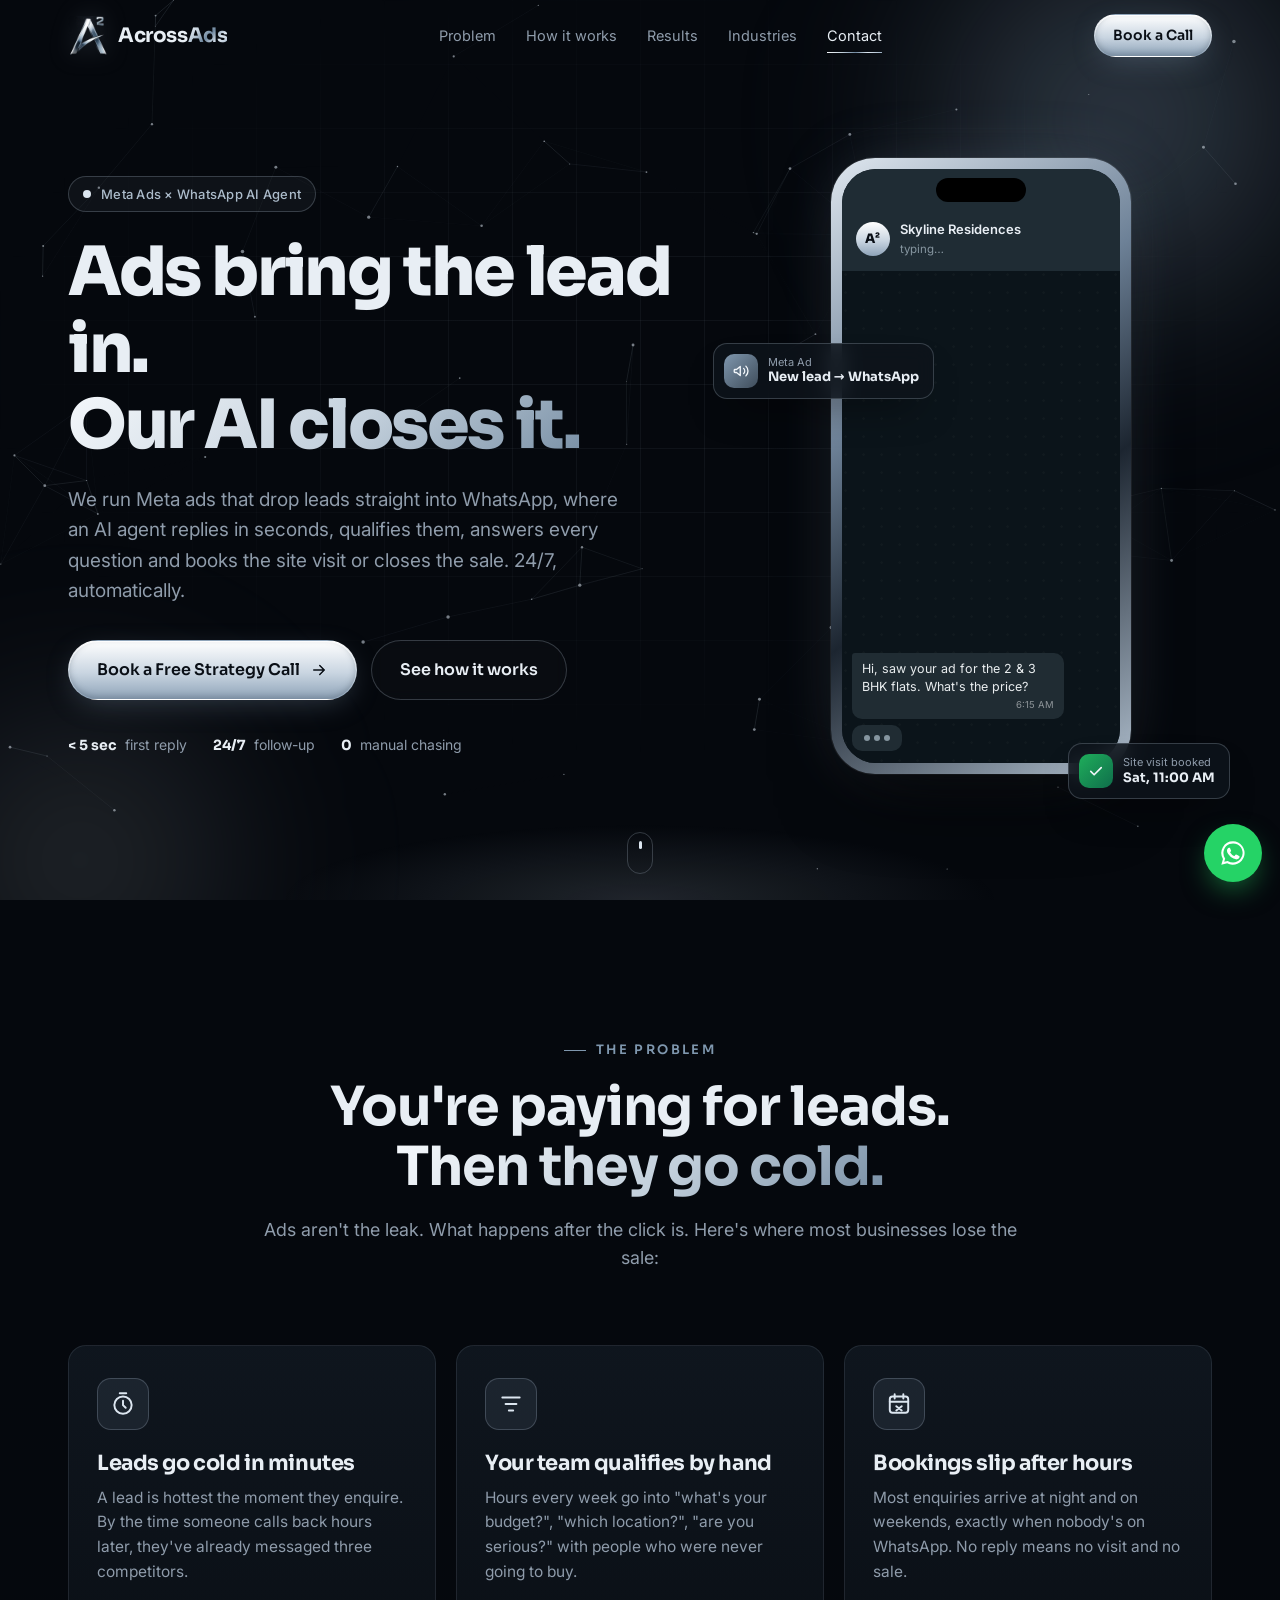
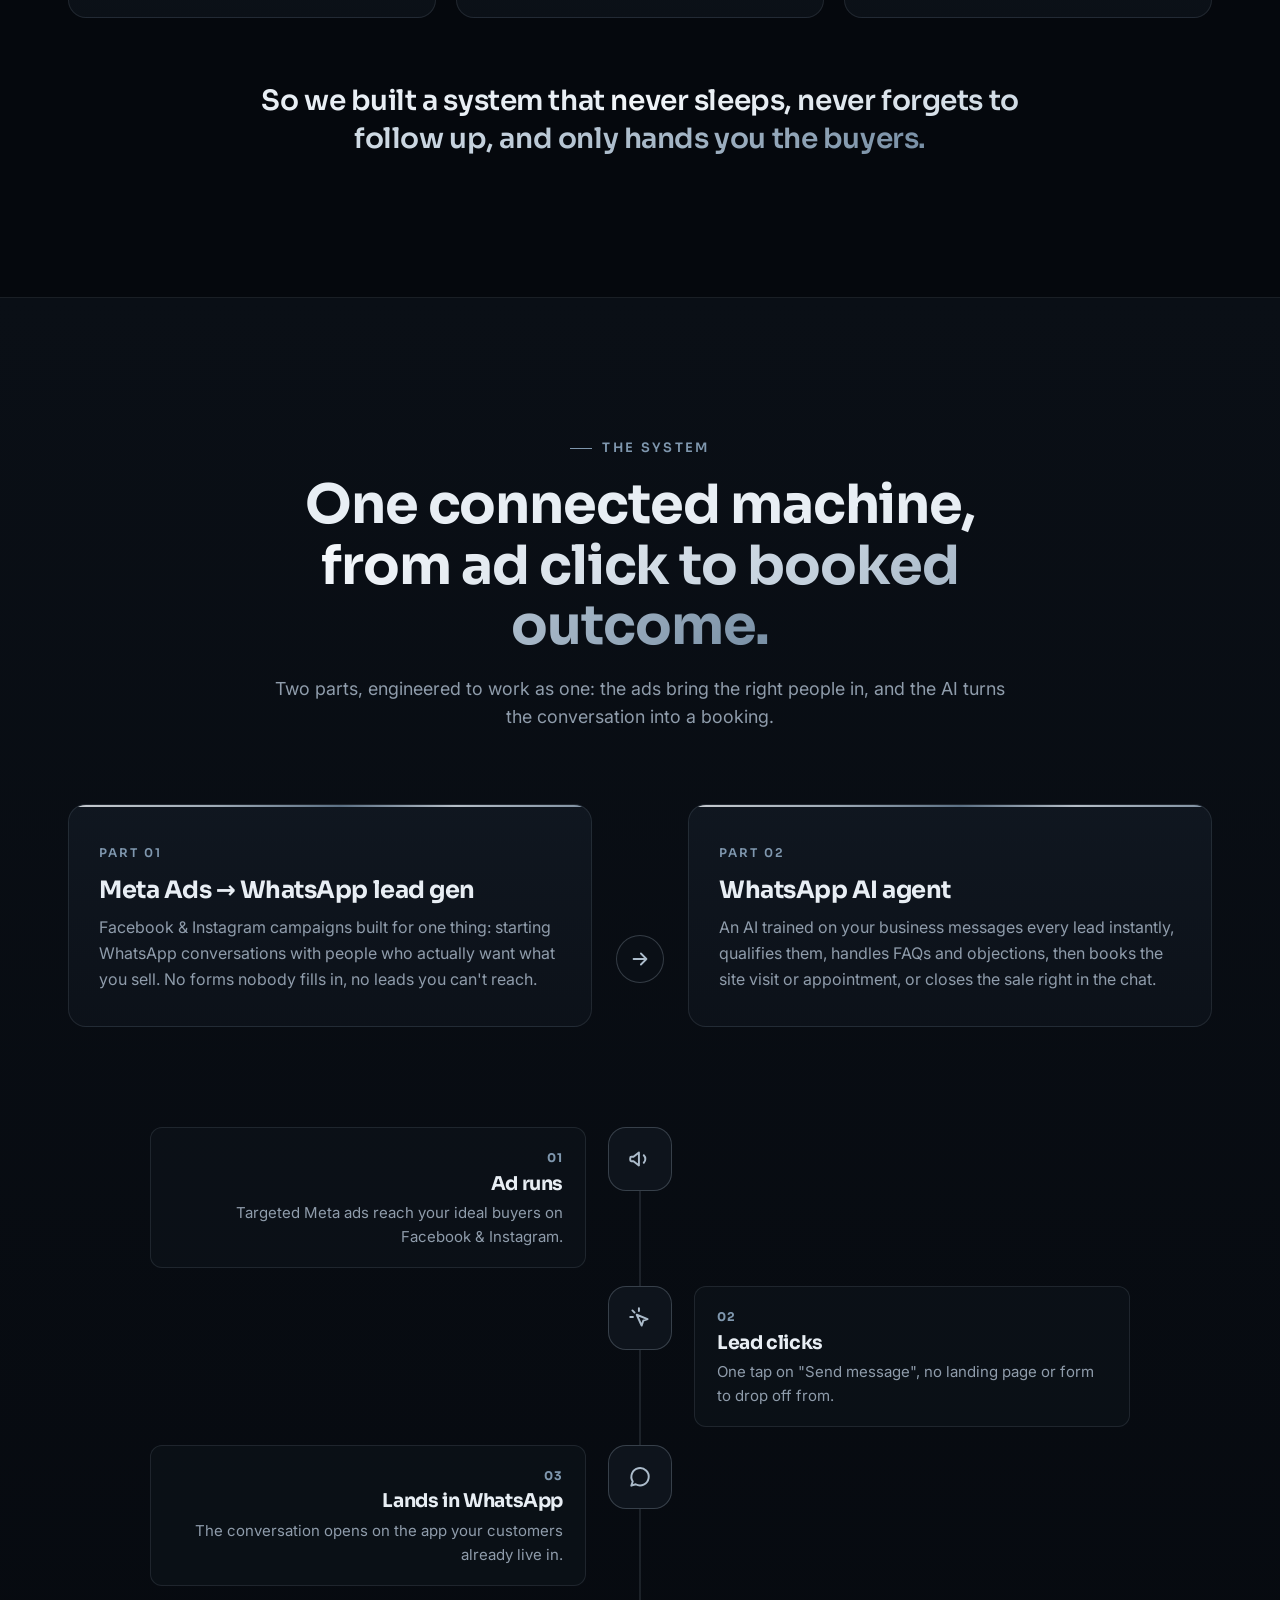
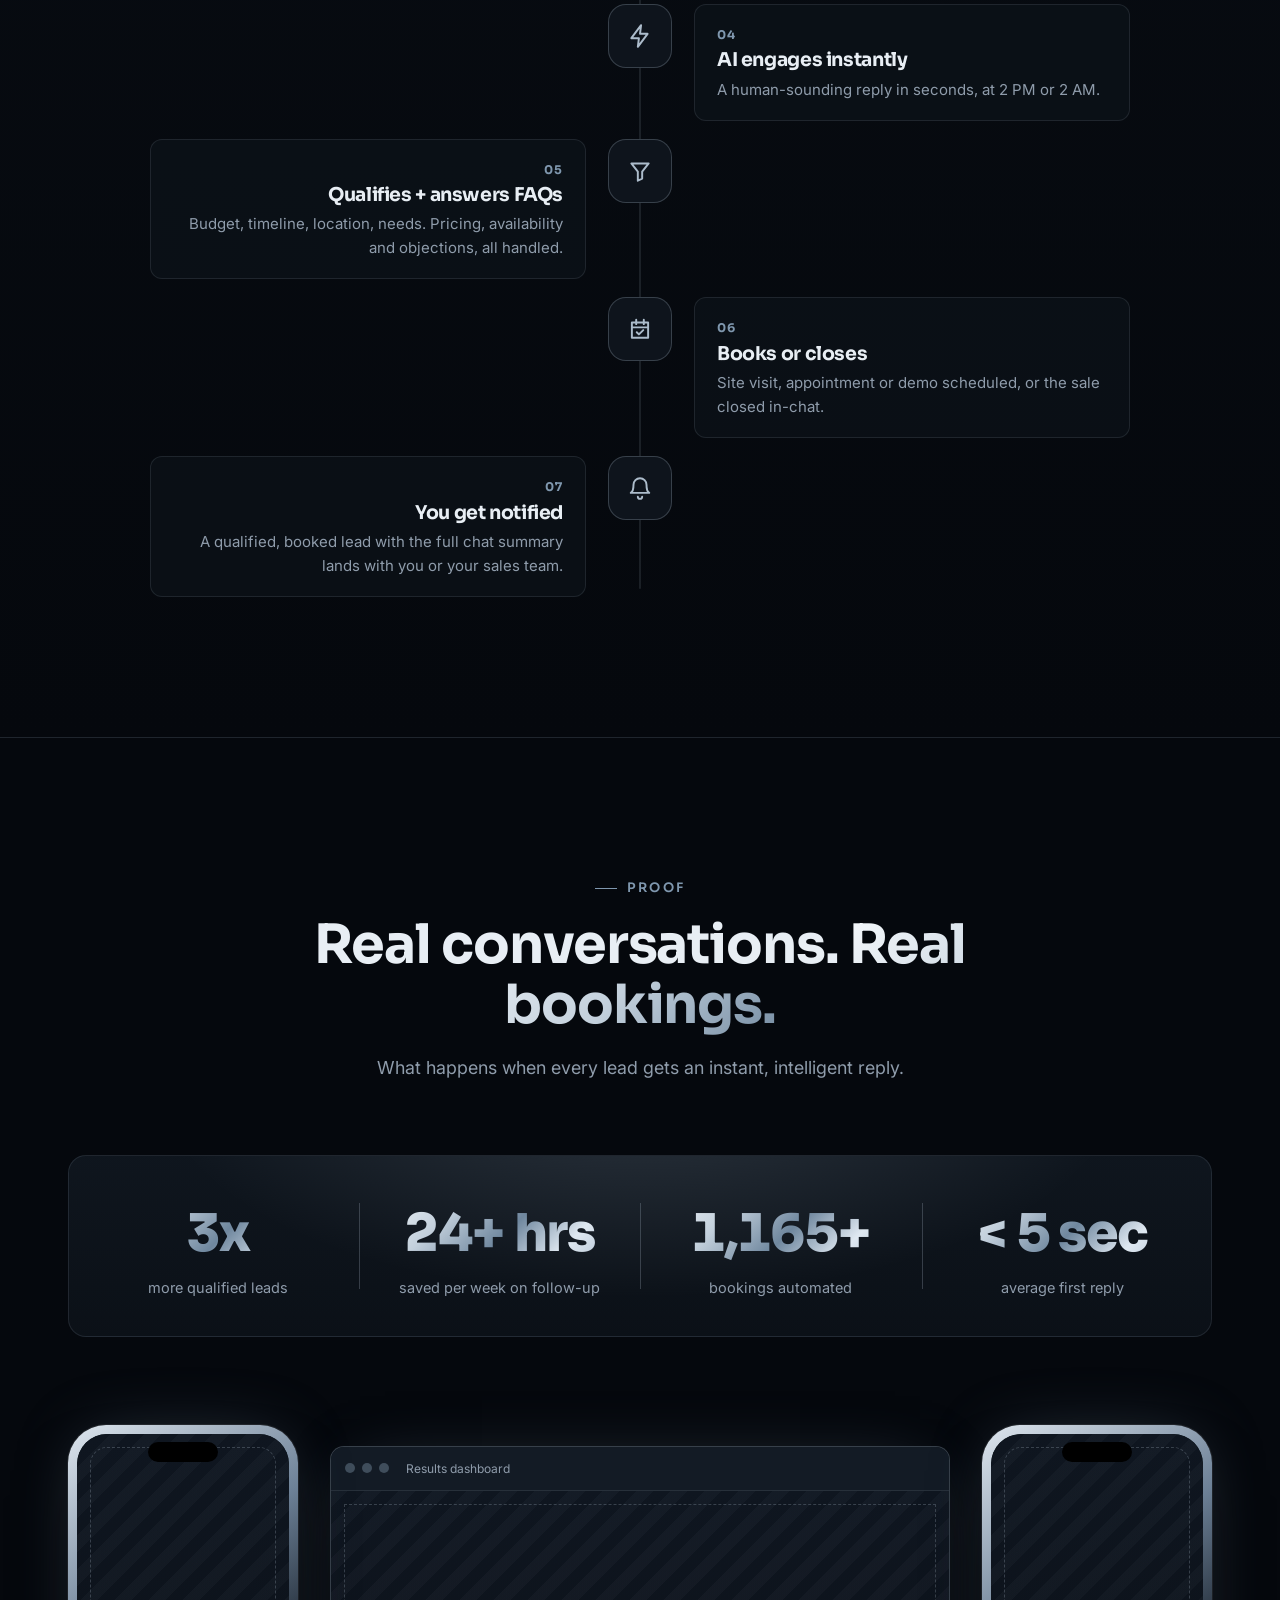
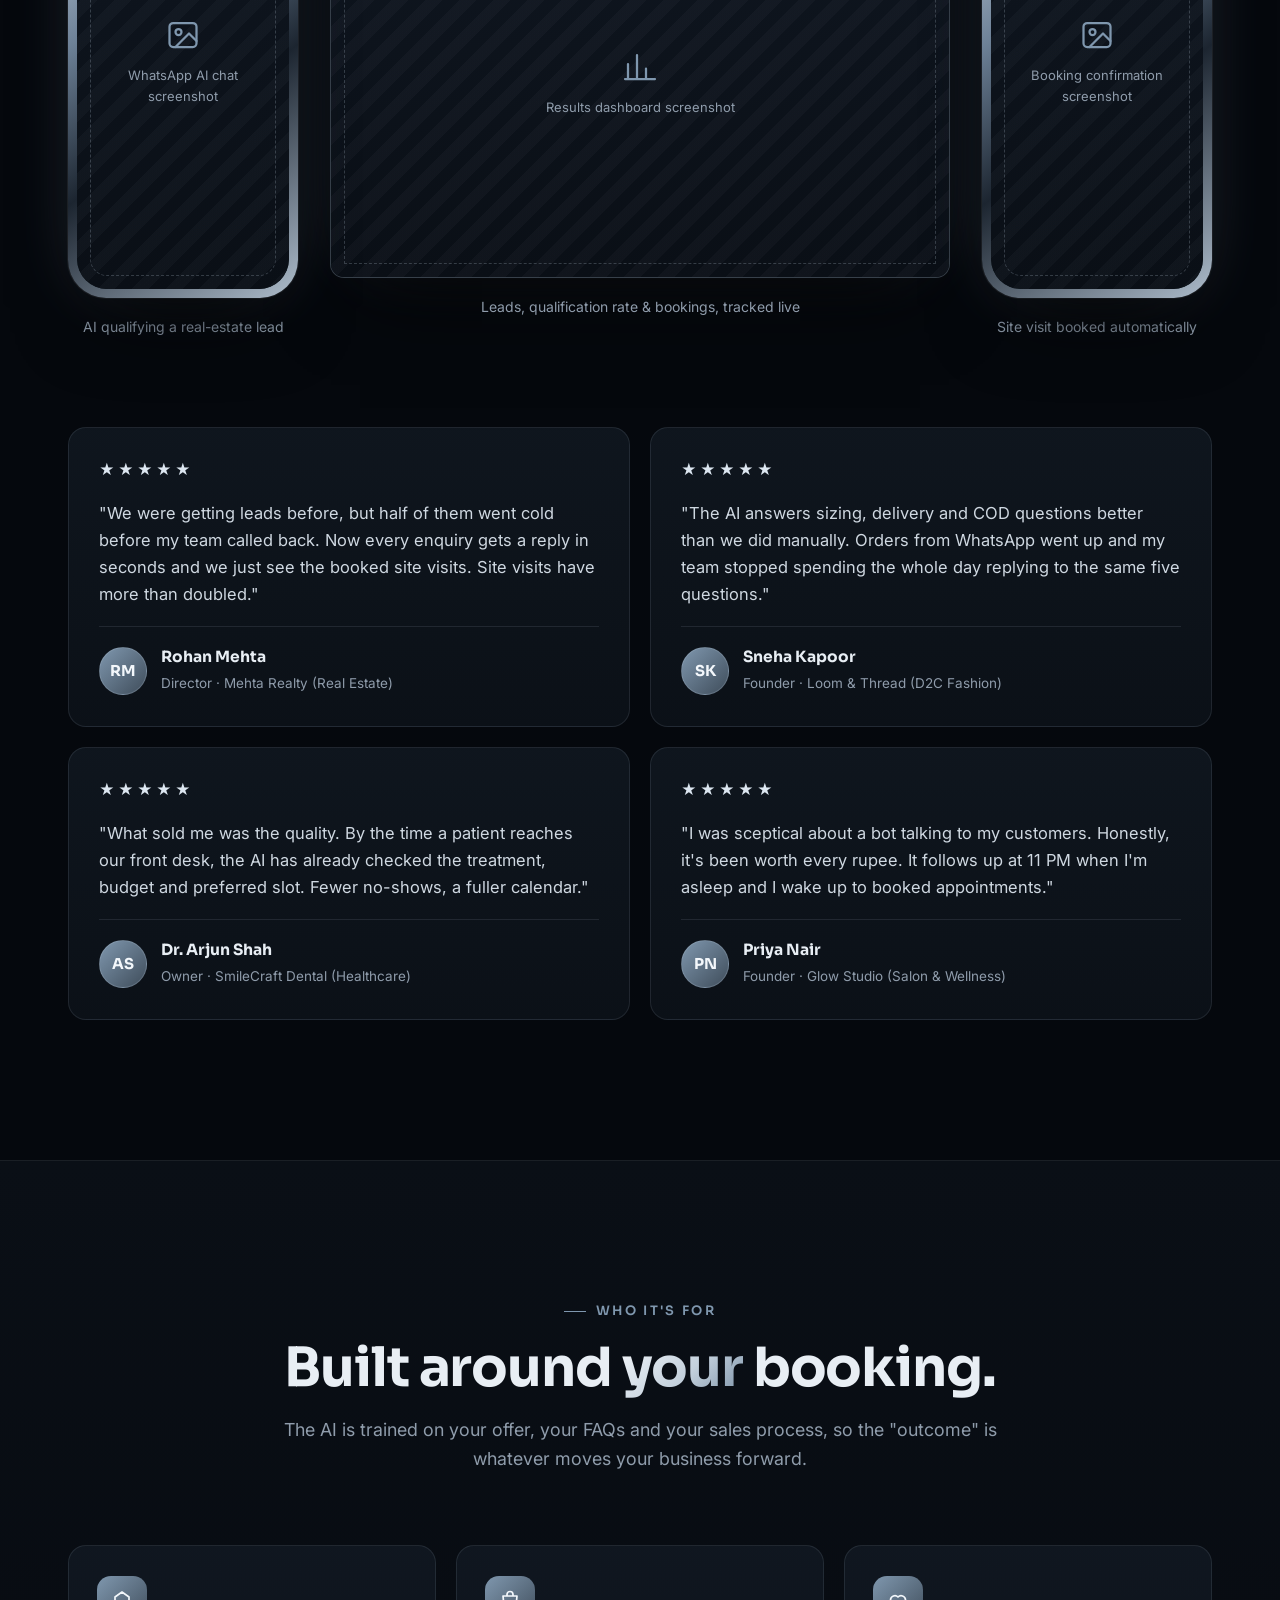
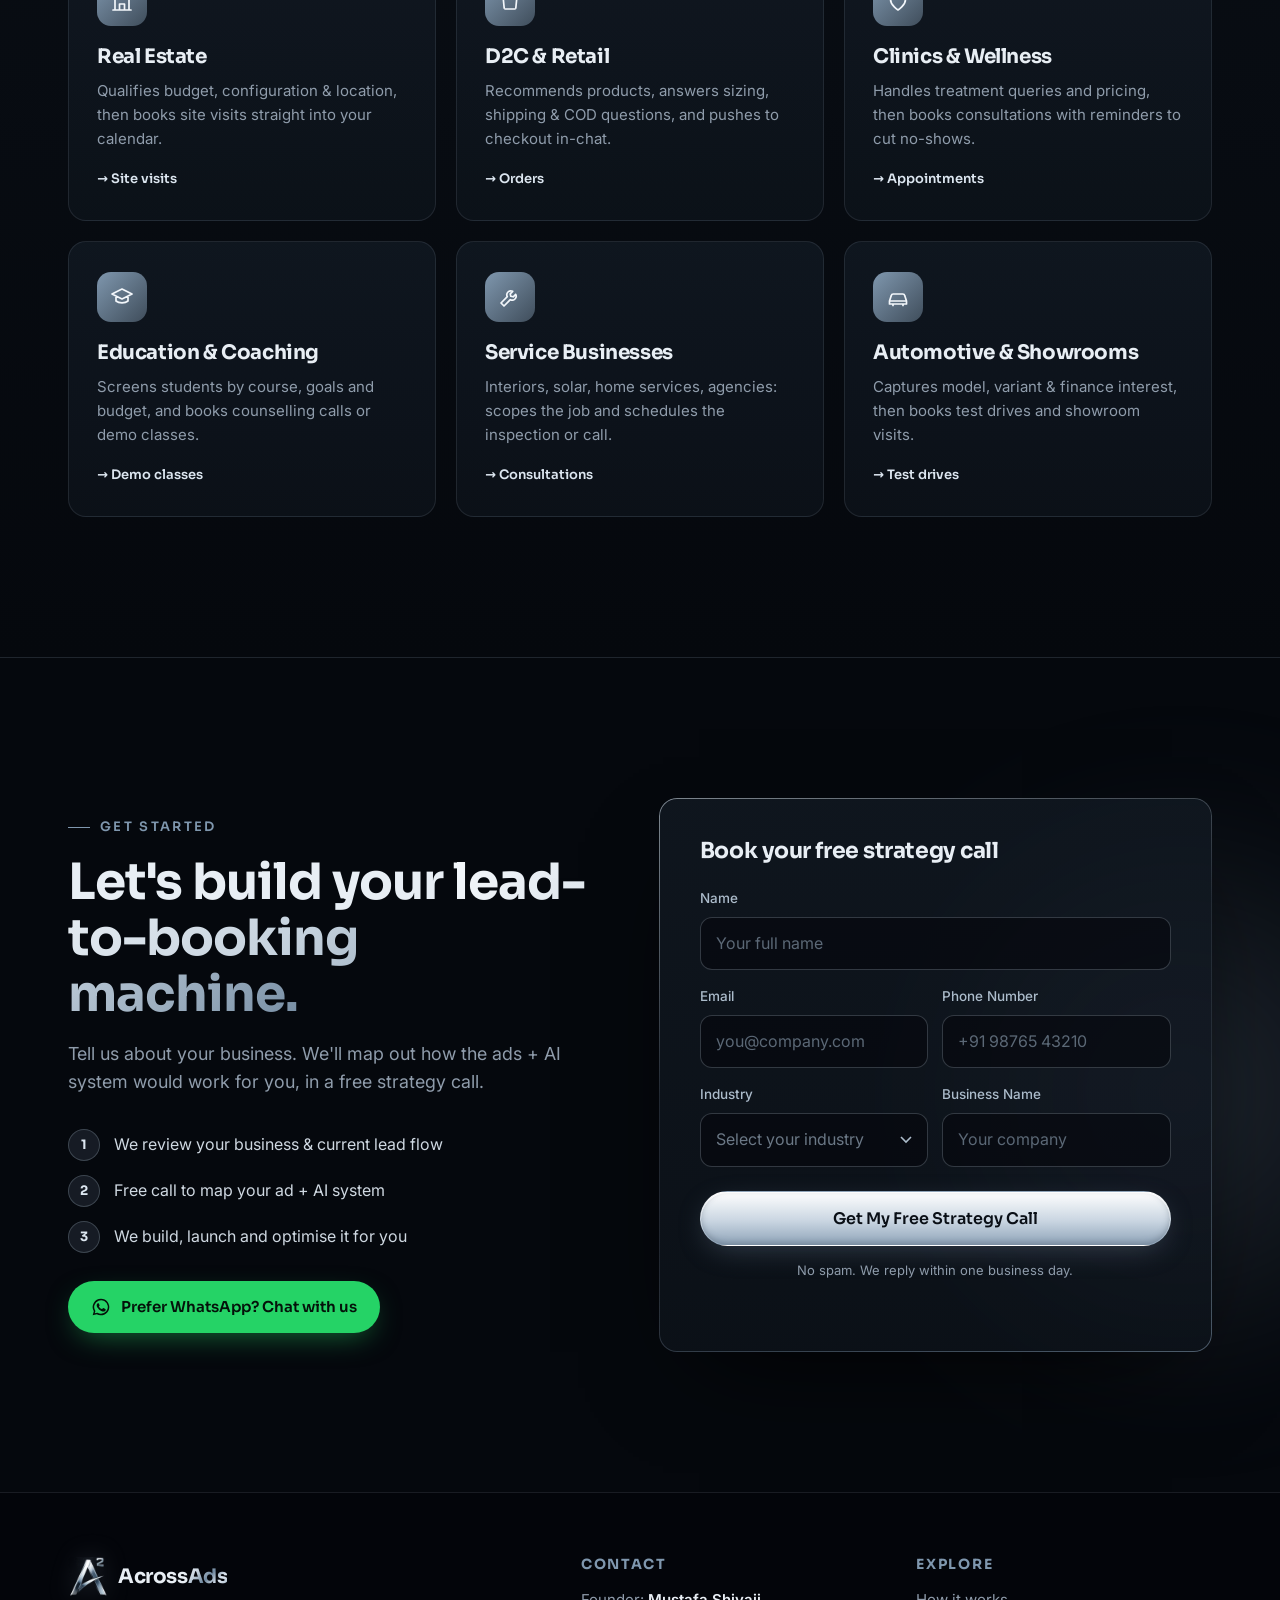
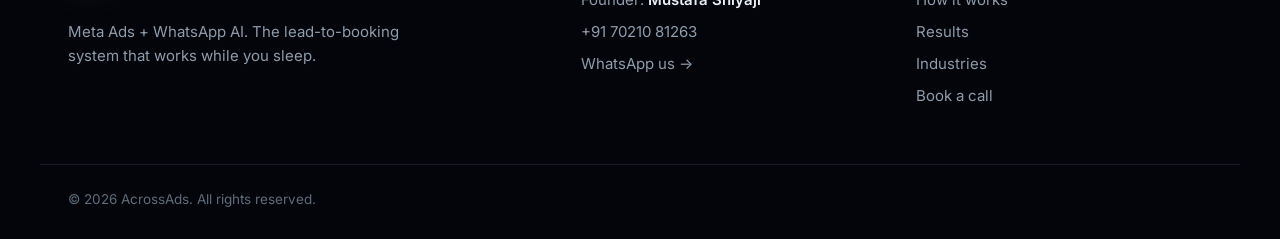
==== index.html @ 77d5ef58 "AcrossAds marketing site (Meta Ads + WhatsApp AI landing page) Co-Authored-By: Claude Opus 5.5 <nore" ====
<!doctype html>
<html lang="en" class="no-js">
<head>
  <meta charset="utf-8" />
  <meta name="viewport" content="width=device-width, initial-scale=1, viewport-fit=cover" />
  <title>AcrossAds | Meta Ads + WhatsApp AI Lead-to-Booking System</title>
  <meta name="description" content="AcrossAds runs Meta ads that send leads straight into WhatsApp, where our AI agent replies instantly, qualifies them and books site visits or closes the sale, 24/7." />
  <meta name="theme-color" content="#05080d" />

  <!-- Social share preview. Swap the image for a 1200x630 banner when you have one. -->
  <meta property="og:title" content="AcrossAds | Ads bring the lead in. Our AI closes it." />
  <meta property="og:description" content="Meta Ads → WhatsApp → AI agent that qualifies and books, automatically." />
  <meta property="og:image" content="assets/logo-full.webp" />

  <link rel="icon" type="image/png" href="assets/favicon.png" />
  <link rel="preconnect" href="https://fonts.googleapis.com" />
  <link rel="preconnect" href="https://fonts.gstatic.com" crossorigin />
  <link href="https://fonts.googleapis.com/css2?family=Sora:wght@500;600;700;800&family=Inter:wght@400;500;600&display=swap" rel="stylesheet" />
  <link rel="stylesheet" href="styles.css" />
</head>
<body>

  <!-- =========================================================
       NAVBAR (sticky)
       ========================================================= -->
  <header class="nav" id="nav">
    <div class="container nav__inner">
      <a href="#top" class="brand" aria-label="AcrossAds home">
        <!-- Logo mark (cropped from your logo, background removed).
             To use a new file, replace assets/logo-mark.webp -->
        <img src="assets/logo-mark.webp" alt="" width="40" height="40" class="brand__mark" />
        <span class="brand__name">Across<span>Ads</span></span>
      </a>

      <nav class="nav__links" id="navLinks" aria-label="Primary">
        <a href="#problem">Problem</a>
        <a href="#system">How it works</a>
        <a href="#proof">Results</a>
        <a href="#industries">Industries</a>
        <a href="#contact">Contact</a>
        <a href="#contact" class="btn btn--chrome nav__cta-mobile">Book a Call</a>
      </nav>

      <div class="nav__right">
        <a href="#contact" class="btn btn--chrome btn--sm nav__cta">Book a Call</a>
        <button class="nav__toggle" id="navToggle" aria-label="Open menu" aria-expanded="false" aria-controls="navLinks">
          <span></span><span></span>
        </button>
      </div>
    </div>
  </header>

  <main id="top">

    <!-- =========================================================
         1. HERO
         ========================================================= -->
    <section class="hero">
      <!-- Animated background: drifting chrome/steel glows + particle mesh (canvas, see script.js) -->
      <div class="hero__bg" aria-hidden="true">
        <div class="orb orb--1" data-parallax="0.15"></div>
        <div class="orb orb--2" data-parallax="-0.1"></div>
        <canvas id="mesh"></canvas>
        <div class="hero__grid"></div>
      </div>

      <div class="container hero__inner">
        <div class="hero__copy">
          <p class="eyebrow reveal"><span class="dot"></span> Meta Ads × WhatsApp AI Agent</p>
          <h1 class="hero__title reveal">
            Ads bring the lead in.<br />
            <span class="chrome-text">Our AI closes it.</span>
          </h1>
          <p class="hero__sub reveal">
            We run Meta ads that drop leads straight into WhatsApp, where an AI agent replies in seconds,
            qualifies them, answers every question and books the site visit or closes the sale. 24/7, automatically.
          </p>
          <div class="hero__ctas reveal">
            <a href="#contact" class="btn btn--chrome btn--lg">
              Book a Free Strategy Call
              <svg viewBox="0 0 24 24" width="18" height="18" aria-hidden="true"><path d="M5 12h14M13 6l6 6-6 6" fill="none" stroke="currentColor" stroke-width="2" stroke-linecap="round" stroke-linejoin="round"/></svg>
            </a>
            <a href="#system" class="btn btn--ghost btn--lg">See how it works</a>
          </div>
          <ul class="hero__chips reveal">
            <li><strong>&lt; 5 sec</strong> first reply</li>
            <li><strong>24/7</strong> follow-up</li>
            <li><strong>0</strong> manual chasing</li>
          </ul>
        </div>

        <!-- Hero phone: animated WhatsApp conversation (messages defined in script.js → HERO_CHAT) -->
        <div class="hero__visual reveal" data-parallax="-0.06">
          <div class="float-card float-card--ad">
            <div class="float-card__icon">
              <svg viewBox="0 0 24 24" width="18" height="18" aria-hidden="true"><path d="M3 11v2a1 1 0 0 0 1 1h2l5 4V6L6 10H4a1 1 0 0 0-1 1zM15.5 8.5a5 5 0 0 1 0 7M18.5 5.5a9 9 0 0 1 0 13" fill="none" stroke="currentColor" stroke-width="1.8" stroke-linecap="round" stroke-linejoin="round"/></svg>
            </div>
            <div><small>Meta Ad</small><b>New lead → WhatsApp</b></div>
          </div>

          <div class="phone">
            <div class="phone__notch"></div>
            <div class="wa">
              <div class="wa__head">
                <div class="wa__avatar">A²</div>
                <div>
                  <b>Skyline Residences</b>
                  <small id="waStatus">AI assistant · online</small>
                </div>
              </div>
              <div class="wa__body" id="heroChat" aria-live="polite"></div>
            </div>
          </div>

          <div class="float-card float-card--booked">
            <div class="float-card__icon float-card__icon--ok">
              <svg viewBox="0 0 24 24" width="18" height="18" aria-hidden="true"><path d="M5 12.5l4.5 4.5L19 7.5" fill="none" stroke="currentColor" stroke-width="2.2" stroke-linecap="round" stroke-linejoin="round"/></svg>
            </div>
            <div><small>Site visit booked</small><b>Sat, 11:00 AM</b></div>
          </div>
        </div>
      </div>

      <a href="#problem" class="scroll-cue" aria-label="Scroll down"><span></span></a>
    </section>

    <!-- =========================================================
         2. THE PROBLEM
         ========================================================= -->
    <section class="section" id="problem">
      <div class="container">
        <div class="section__head reveal">
          <p class="kicker">The problem</p>
          <h2>You're paying for leads. <span class="chrome-text">Then they go cold.</span></h2>
          <p class="lead">Ads aren't the leak. What happens after the click is. Here's where most businesses lose the sale:</p>
        </div>

        <div class="problem-grid">
          <article class="p-card reveal">
            <div class="p-card__icon">
              <svg viewBox="0 0 24 24" width="26" height="26" aria-hidden="true"><circle cx="12" cy="13" r="8" fill="none" stroke="currentColor" stroke-width="1.8"/><path d="M12 9v4l2.5 2.5M9 2h6" fill="none" stroke="currentColor" stroke-width="1.8" stroke-linecap="round"/></svg>
            </div>
            <h3>Leads go cold in minutes</h3>
            <p>A lead is hottest the moment they enquire. By the time someone calls back hours later, they've already messaged three competitors.</p>
          </article>

          <article class="p-card reveal">
            <div class="p-card__icon">
              <svg viewBox="0 0 24 24" width="26" height="26" aria-hidden="true"><path d="M4 6h16M7 12h10M10 18h4" fill="none" stroke="currentColor" stroke-width="1.8" stroke-linecap="round"/></svg>
            </div>
            <h3>Your team qualifies by hand</h3>
            <p>Hours every week go into "what's your budget?", "which location?", "are you serious?" with people who were never going to buy.</p>
          </article>

          <article class="p-card reveal">
            <div class="p-card__icon">
              <svg viewBox="0 0 24 24" width="26" height="26" aria-hidden="true"><rect x="3.5" y="5" width="17" height="15" rx="2.5" fill="none" stroke="currentColor" stroke-width="1.8"/><path d="M3.5 10h17M8 3v4M16 3v4M9.5 14l5 4M14.5 14l-5 4" fill="none" stroke="currentColor" stroke-width="1.8" stroke-linecap="round"/></svg>
            </div>
            <h3>Bookings slip after hours</h3>
            <p>Most enquiries arrive at night and on weekends, exactly when nobody's on WhatsApp. No reply means no visit and no sale.</p>
          </article>
        </div>

        <p class="problem__bridge reveal">
          So we built a system that <span class="chrome-text">never sleeps, never forgets to follow up, and only hands you the buyers.</span>
        </p>
      </div>
    </section>

    <!-- =========================================================
         3. THE SYSTEM (how it works)
         ========================================================= -->
    <section class="section section--alt" id="system">
      <div class="container">
        <div class="section__head reveal">
          <p class="kicker">The system</p>
          <h2>One connected machine, <span class="chrome-text">from ad click to booked outcome.</span></h2>
          <p class="lead">Two parts, engineered to work as one: the ads bring the right people in, and the AI turns the conversation into a booking.</p>
        </div>

        <!-- Two pillars -->
        <div class="pillars">
          <div class="pillar reveal">
            <span class="pillar__num">Part 01</span>
            <h3>Meta Ads → WhatsApp lead gen</h3>
            <p>Facebook &amp; Instagram campaigns built for one thing: starting WhatsApp conversations with people who actually want what you sell. No forms nobody fills in, no leads you can't reach.</p>
          </div>
          <div class="pillar__link" aria-hidden="true">
            <span></span>
            <svg viewBox="0 0 24 24" width="22" height="22"><path d="M5 12h14M13 6l6 6-6 6" fill="none" stroke="currentColor" stroke-width="2" stroke-linecap="round" stroke-linejoin="round"/></svg>
          </div>
          <div class="pillar reveal">
            <span class="pillar__num">Part 02</span>
            <h3>WhatsApp AI agent</h3>
            <p>An AI trained on your business messages every lead instantly, qualifies them, handles FAQs and objections, then books the site visit or appointment, or closes the sale right in the chat.</p>
          </div>
        </div>

        <!-- Step-by-step flow. The line fills as you scroll (script.js → flow progress). -->
        <div class="flow" id="flow">
          <div class="flow__track" aria-hidden="true"><div class="flow__fill" id="flowFill"></div></div>
          <ol class="flow__list">

          <li class="step reveal">
            <div class="step__icon"><svg viewBox="0 0 24 24" aria-hidden="true"><path d="M3 11v2a1 1 0 0 0 1 1h2l5 4V6L6 10H4a1 1 0 0 0-1 1zM15.5 8.5a5 5 0 0 1 0 7" /></svg></div>
            <div class="step__body"><span class="step__n">01</span><h4>Ad runs</h4><p>Targeted Meta ads reach your ideal buyers on Facebook &amp; Instagram.</p></div>
          </li>
          <li class="step reveal">
            <div class="step__icon"><svg viewBox="0 0 24 24" aria-hidden="true"><path d="M9 9l10 4-4 1.5L13.5 19z M5 5l2 2M11 3v2.5M3 11h2.5" /></svg></div>
            <div class="step__body"><span class="step__n">02</span><h4>Lead clicks</h4><p>One tap on "Send message", no landing page or form to drop off from.</p></div>
          </li>
          <li class="step reveal">
            <div class="step__icon"><svg viewBox="0 0 24 24" aria-hidden="true"><path d="M4 20l1.3-3.9A8 8 0 1 1 8 18.7z" /></svg></div>
            <div class="step__body"><span class="step__n">03</span><h4>Lands in WhatsApp</h4><p>The conversation opens on the app your customers already live in.</p></div>
          </li>
          <li class="step reveal">
            <div class="step__icon"><svg viewBox="0 0 24 24" aria-hidden="true"><path d="M13 2L4 14h7l-1 8 9-12h-7z" /></svg></div>
            <div class="step__body"><span class="step__n">04</span><h4>AI engages instantly</h4><p>A human-sounding reply in seconds, at 2 PM or 2 AM.</p></div>
          </li>
          <li class="step reveal">
            <div class="step__icon"><svg viewBox="0 0 24 24" aria-hidden="true"><path d="M4 5h16l-6 7.5V19l-4 2v-8.5z" /></svg></div>
            <div class="step__body"><span class="step__n">05</span><h4>Qualifies + answers FAQs</h4><p>Budget, timeline, location, needs. Pricing, availability and objections, all handled.</p></div>
          </li>
          <li class="step reveal">
            <div class="step__icon"><svg viewBox="0 0 24 24" aria-hidden="true"><path d="M4.5 6h15v14h-15zM4.5 10.5h15M8.5 3.5v4M15.5 3.5v4M9 15l2 2 4-4" /></svg></div>
            <div class="step__body"><span class="step__n">06</span><h4>Books or closes</h4><p>Site visit, appointment or demo scheduled, or the sale closed in-chat.</p></div>
          </li>
          <li class="step reveal">
            <div class="step__icon"><svg viewBox="0 0 24 24" aria-hidden="true"><path d="M6 9a6 6 0 1 1 12 0c0 6 2.5 7.5 2.5 7.5h-17S6 15 6 9zM10 20a2 2 0 0 0 4 0" /></svg></div>
            <div class="step__body"><span class="step__n">07</span><h4>You get notified</h4><p>A qualified, booked lead with the full chat summary lands with you or your sales team.</p></div>
          </li>
          </ol>
        </div>
      </div>
    </section>

    <!-- =========================================================
         4. PROOF / SOCIAL PROOF
         ========================================================= -->
    <section class="section" id="proof">
      <div class="container">
        <div class="section__head reveal">
          <p class="kicker">Proof</p>
          <h2>Real conversations. <span class="chrome-text">Real bookings.</span></h2>
          <p class="lead">What happens when every lead gets an instant, intelligent reply.</p>
        </div>

        <!-- STAT STRIP
             ✏️ EDIT: change data-count (the number), data-suffix / data-prefix, and the label text.
             Counters animate from 0 when scrolled into view. -->
        <div class="stats reveal">
          <div class="stat">
            <span class="stat__num" data-count="3" data-suffix="x">0</span>
            <span class="stat__label">more qualified leads</span>
          </div>
          <div class="stat">
            <span class="stat__num" data-count="25" data-suffix="+ hrs">0</span>
            <span class="stat__label">saved per week on follow-up</span>
          </div>
          <div class="stat">
            <span class="stat__num" data-count="1200" data-suffix="+">0</span>
            <span class="stat__label">bookings automated</span>
          </div>
          <div class="stat">
            <span class="stat__num" data-count="5" data-prefix="&lt; " data-suffix=" sec">0</span>
            <span class="stat__label">average first reply</span>
          </div>
        </div>

        <!-- SCREENSHOT MOCKUPS
             ✏️ EDIT: to add a real screenshot, replace the <div class="shot-placeholder">…</div>
             inside a frame with:  <img src="assets/your-screenshot.jpg" alt="Describe it" />
             Phone frames suit tall WhatsApp screenshots (≈ 9:19.5). The browser frame suits dashboards (≈ 16:10). -->
        <div class="shots">
          <figure class="shot reveal">
            <div class="phone phone--sm">
              <div class="phone__notch"></div>
              <div class="phone__screen">
                <div class="shot-placeholder">
                  <svg viewBox="0 0 24 24" aria-hidden="true"><rect x="3" y="4" width="18" height="16" rx="2.5"/><circle cx="9" cy="10" r="2"/><path d="M21 16l-5-5-9 9"/></svg>
                  <span>WhatsApp AI chat screenshot</span>
                </div>
              </div>
            </div>
            <figcaption>AI qualifying a real-estate lead</figcaption>
          </figure>

          <figure class="shot shot--wide reveal">
            <div class="browser">
              <div class="browser__bar"><i></i><i></i><i></i><span>Results dashboard</span></div>
              <div class="browser__screen">
                <div class="shot-placeholder">
                  <svg viewBox="0 0 24 24" aria-hidden="true"><path d="M4 20V10M10 20V4M16 20v-7M22 20H2"/></svg>
                  <span>Results dashboard screenshot</span>
                </div>
              </div>
            </div>
            <figcaption>Leads, qualification rate &amp; bookings, tracked live</figcaption>
          </figure>

          <figure class="shot reveal">
            <div class="phone phone--sm">
              <div class="phone__notch"></div>
              <div class="phone__screen">
                <div class="shot-placeholder">
                  <svg viewBox="0 0 24 24" aria-hidden="true"><rect x="3" y="4" width="18" height="16" rx="2.5"/><circle cx="9" cy="10" r="2"/><path d="M21 16l-5-5-9 9"/></svg>
                  <span>Booking confirmation screenshot</span>
                </div>
              </div>
            </div>
            <figcaption>Site visit booked automatically</figcaption>
          </figure>
        </div>

        <!-- TESTIMONIALS
             ⚠️ PLACEHOLDERS: these are sample testimonials. Replace them with real ones from your
             clients before running traffic to this page.
             ✏️ EDIT: quote text, name, business/industry, and the photo. For a photo, replace
             <div class="t-card__avatar">RM</div> with  <img class="t-card__avatar" src="assets/client.jpg" alt="Name" /> -->
        <div class="testimonials">
          <blockquote class="t-card reveal">
            <div class="t-card__stars" aria-label="5 out of 5">★★★★★</div>
            <p>"We were getting leads before, but half of them went cold before my team called back. Now every enquiry gets a reply in seconds and we just see the booked site visits. Site visits have more than doubled."</p>
            <footer>
              <div class="t-card__avatar">RM</div>
              <div><b>Rohan Mehta</b><small>Director · Mehta Realty (Real Estate)</small></div>
            </footer>
          </blockquote>

          <blockquote class="t-card reveal">
            <div class="t-card__stars" aria-label="5 out of 5">★★★★★</div>
            <p>"The AI answers sizing, delivery and COD questions better than we did manually. Orders from WhatsApp went up and my team stopped spending the whole day replying to the same five questions."</p>
            <footer>
              <div class="t-card__avatar">SK</div>
              <div><b>Sneha Kapoor</b><small>Founder · Loom &amp; Thread (D2C Fashion)</small></div>
            </footer>
          </blockquote>

          <blockquote class="t-card reveal">
            <div class="t-card__stars" aria-label="5 out of 5">★★★★★</div>
            <p>"What sold me was the quality. By the time a patient reaches our front desk, the AI has already checked the treatment, budget and preferred slot. Fewer no-shows, a fuller calendar."</p>
            <footer>
              <div class="t-card__avatar">AS</div>
              <div><b>Dr. Arjun Shah</b><small>Owner · SmileCraft Dental (Healthcare)</small></div>
            </footer>
          </blockquote>

          <blockquote class="t-card reveal">
            <div class="t-card__stars" aria-label="5 out of 5">★★★★★</div>
            <p>"I was sceptical about a bot talking to my customers. Honestly, it's been worth every rupee. It follows up at 11 PM when I'm asleep and I wake up to booked appointments."</p>
            <footer>
              <div class="t-card__avatar">PN</div>
              <div><b>Priya Nair</b><small>Founder · Glow Studio (Salon &amp; Wellness)</small></div>
            </footer>
          </blockquote>
        </div>
      </div>
    </section>

    <!-- =========================================================
         5. WHO IT'S FOR
         ========================================================= -->
    <section class="section section--alt" id="industries">
      <div class="container">
        <div class="section__head reveal">
          <p class="kicker">Who it's for</p>
          <h2>Built around <span class="chrome-text">your</span> booking.</h2>
          <p class="lead">The AI is trained on your offer, your FAQs and your sales process, so the "outcome" is whatever moves your business forward.</p>
        </div>

        <!-- ✏️ EDIT: add/remove industry cards freely. -->
        <div class="industries">
          <article class="i-card reveal">
            <div class="i-card__icon"><svg viewBox="0 0 24 24" aria-hidden="true"><path d="M3 21h18M5 21V8l7-5 7 5v13M9.5 21v-6h5v6"/></svg></div>
            <h3>Real Estate</h3>
            <p>Qualifies budget, configuration &amp; location, then books site visits straight into your calendar.</p>
            <span class="i-card__tag">→ Site visits</span>
          </article>
          <article class="i-card reveal">
            <div class="i-card__icon"><svg viewBox="0 0 24 24" aria-hidden="true"><path d="M5 7h14l-1.2 12.2a1 1 0 0 1-1 .8H7.2a1 1 0 0 1-1-.8zM9 7V5.5a3 3 0 0 1 6 0V7"/></svg></div>
            <h3>D2C &amp; Retail</h3>
            <p>Recommends products, answers sizing, shipping &amp; COD questions, and pushes to checkout in-chat.</p>
            <span class="i-card__tag">→ Orders</span>
          </article>
          <article class="i-card reveal">
            <div class="i-card__icon"><svg viewBox="0 0 24 24" aria-hidden="true"><path d="M12 21s-7.5-4.6-7.5-10.4A4.4 4.4 0 0 1 12 8a4.4 4.4 0 0 1 7.5 2.6C19.5 16.4 12 21 12 21z"/></svg></div>
            <h3>Clinics &amp; Wellness</h3>
            <p>Handles treatment queries and pricing, then books consultations with reminders to cut no-shows.</p>
            <span class="i-card__tag">→ Appointments</span>
          </article>
          <article class="i-card reveal">
            <div class="i-card__icon"><svg viewBox="0 0 24 24" aria-hidden="true"><path d="M2 9l10-5 10 5-10 5zM6 11v5c3 2.5 9 2.5 12 0v-5"/></svg></div>
            <h3>Education &amp; Coaching</h3>
            <p>Screens students by course, goals and budget, and books counselling calls or demo classes.</p>
            <span class="i-card__tag">→ Demo classes</span>
          </article>
          <article class="i-card reveal">
            <div class="i-card__icon"><svg viewBox="0 0 24 24" aria-hidden="true"><path d="M14.7 6.3a4 4 0 0 0-5.4 5.4L3 18l3 3 6.3-6.3a4 4 0 0 0 5.4-5.4l-2.5 2.5-2.4-.6-.6-2.4z"/></svg></div>
            <h3>Service Businesses</h3>
            <p>Interiors, solar, home services, agencies: scopes the job and schedules the inspection or call.</p>
            <span class="i-card__tag">→ Consultations</span>
          </article>
          <article class="i-card reveal">
            <div class="i-card__icon"><svg viewBox="0 0 24 24" aria-hidden="true"><path d="M5 16h14M3.5 16l1.8-5.4A2 2 0 0 1 7.2 9h9.6a2 2 0 0 1 1.9 1.6L20.5 16v3h-17zM7 19v1.5M17 19v1.5"/></svg></div>
            <h3>Automotive &amp; Showrooms</h3>
            <p>Captures model, variant &amp; finance interest, then books test drives and showroom visits.</p>
            <span class="i-card__tag">→ Test drives</span>
          </article>
        </div>
      </div>
    </section>

    <!-- =========================================================
         6. CONTACT / LEAD FORM
         ========================================================= -->
    <section class="section contact" id="contact">
      <div class="container contact__inner">
        <div class="contact__copy reveal">
          <p class="kicker">Get started</p>
          <h2>Let's build your <span class="chrome-text">lead-to-booking machine.</span></h2>
          <p class="lead">Tell us about your business. We'll map out how the ads + AI system would work for you, in a free strategy call.</p>

          <ul class="next-steps">
            <li><span>1</span> We review your business &amp; current lead flow</li>
            <li><span>2</span> Free call to map your ad + AI system</li>
            <li><span>3</span> We build, launch and optimise it for you</li>
          </ul>

          <a class="btn btn--wa" href="https://wa.me/917021081263?text=Hi%20AcrossAds%2C%20I%27d%20like%20to%20know%20more%20about%20the%20Meta%20Ads%20%2B%20WhatsApp%20AI%20system." target="_blank" rel="noopener">
            <svg viewBox="0 0 24 24" width="20" height="20" aria-hidden="true"><path fill="currentColor" d="M12 2a10 10 0 0 0-8.6 15.1L2 22l5-1.3A10 10 0 1 0 12 2zm0 18.2a8.2 8.2 0 0 1-4.2-1.2l-.3-.2-3 .8.8-2.9-.2-.3A8.2 8.2 0 1 1 12 20.2zm4.5-6.1c-.2-.1-1.5-.7-1.7-.8s-.4-.1-.6.1-.7.8-.8 1-.3.2-.5.1a6.7 6.7 0 0 1-3.3-2.9c-.3-.4.3-.4.7-1.4.1-.2 0-.3 0-.4l-.8-1.8c-.2-.5-.4-.4-.6-.4h-.5a1 1 0 0 0-.7.3 3 3 0 0 0-.9 2.2 5.2 5.2 0 0 0 1.1 2.7 11.8 11.8 0 0 0 4.5 4c1.7.7 2.3.8 3.2.6a2.7 2.7 0 0 0 1.8-1.3 2.2 2.2 0 0 0 .2-1.3c-.1-.1-.3-.2-.5-.3z"/></svg>
            Prefer WhatsApp? Chat with us
          </a>
        </div>

        <!-- ─────────────────────────────────────────────────────────
             LEAD FORM → sends to your email via Web3Forms (free, no backend)
             SETUP (2 minutes):
               1. Go to https://web3forms.com, enter the email you want leads sent to.
               2. They email you an Access Key.
               3. Paste it into the value="" of the access_key input below
                  (replace YOUR_WEB3FORMS_ACCESS_KEY).
             Until a key is added, submitting opens the visitor's email app
             with the details pre-filled (mailto fallback, see script.js → FALLBACK_EMAIL).
             ───────────────────────────────────────────────────────── -->
        <form class="form reveal" id="leadForm" action="https://api.web3forms.com/submit" method="POST" novalidate>
          <!-- 👇 PASTE YOUR WEB3FORMS ACCESS KEY HERE -->
          <input type="hidden" name="access_key" value="YOUR_WEB3FORMS_ACCESS_KEY" />
          <input type="hidden" name="subject" value="New lead from AcrossAds website" />
          <input type="hidden" name="from_name" value="AcrossAds Website" />
          <!-- Honeypot spam trap (leave empty, hidden from humans) -->
          <input type="checkbox" name="botcheck" class="hp" tabindex="-1" autocomplete="off" />

          <h3 class="form__title">Book your free strategy call</h3>

          <div class="field">
            <label for="f-name">Name</label>
            <input id="f-name" name="name" type="text" autocomplete="name" placeholder="Your full name" required />
          </div>

          <div class="field-row">
            <div class="field">
              <label for="f-email">Email</label>
              <input id="f-email" name="email" type="email" autocomplete="email" placeholder="you@company.com" required />
            </div>
            <div class="field">
              <label for="f-phone">Phone Number</label>
              <input id="f-phone" name="phone" type="tel" autocomplete="tel" inputmode="tel" placeholder="+91 98765 43210" required pattern="[0-9+\-\s()]{7,}" />
            </div>
          </div>

          <div class="field-row">
            <div class="field">
              <label for="f-industry">Industry</label>
              <select id="f-industry" name="industry" required>
                <option value="" disabled selected>Select your industry</option>
                <option>Real Estate</option>
                <option>D2C / E-commerce</option>
                <option>Retail</option>
                <option>Clinic / Healthcare / Wellness</option>
                <option>Education / Coaching</option>
                <option>Services (Interiors, Solar, Home services…)</option>
                <option>Automotive</option>
                <option>Other</option>
              </select>
            </div>
            <div class="field">
              <label for="f-business">Business Name</label>
              <input id="f-business" name="business_name" type="text" autocomplete="organization" placeholder="Your company" required />
            </div>
          </div>

          <button type="submit" class="btn btn--chrome btn--lg btn--block" id="submitBtn">
            <span class="btn__label">Get My Free Strategy Call</span>
            <span class="btn__spinner" aria-hidden="true"></span>
          </button>
          <p class="form__note">No spam. We reply within one business day.</p>
          <p class="form__status" id="formStatus" role="status" aria-live="polite"></p>
        </form>
      </div>
    </section>
  </main>

  <!-- =========================================================
       7. FOOTER
       ========================================================= -->
  <footer class="footer">
    <div class="container footer__inner">
      <div class="footer__brand">
        <a href="#top" class="brand">
          <img src="assets/logo-mark.webp" alt="" width="40" height="40" class="brand__mark" />
          <span class="brand__name">Across<span>Ads</span></span>
        </a>
        <p>Meta Ads + WhatsApp AI. The lead-to-booking system that works while you sleep.</p>
      </div>

      <div class="footer__col">
        <h4>Contact</h4>
        <p>Founder: <b>Mustafa Shiyaji</b></p>
        <p><a href="tel:+917021081263">+91 70210 81263</a></p>
        <p><a href="https://wa.me/917021081263" target="_blank" rel="noopener">WhatsApp us →</a></p>
      </div>

      <div class="footer__col">
        <h4>Explore</h4>
        <p><a href="#system">How it works</a></p>
        <p><a href="#proof">Results</a></p>
        <p><a href="#industries">Industries</a></p>
        <p><a href="#contact">Book a call</a></p>
      </div>
    </div>
    <div class="container footer__base">
      <span>© <span id="year"></span> AcrossAds. All rights reserved.</span>
    </div>
  </footer>

  <!-- Floating WhatsApp click-to-chat button (number: 7021081263, +91 India code assumed) -->
  <a class="wa-float" href="https://wa.me/917021081263?text=Hi%20AcrossAds%2C%20I%27d%20like%20to%20know%20more." target="_blank" rel="noopener" aria-label="Chat with AcrossAds on WhatsApp">
    <svg viewBox="0 0 24 24" width="28" height="28" aria-hidden="true"><path fill="currentColor" d="M12 2a10 10 0 0 0-8.6 15.1L2 22l5-1.3A10 10 0 1 0 12 2zm0 18.2a8.2 8.2 0 0 1-4.2-1.2l-.3-.2-3 .8.8-2.9-.2-.3A8.2 8.2 0 1 1 12 20.2zm4.5-6.1c-.2-.1-1.5-.7-1.7-.8s-.4-.1-.6.1-.7.8-.8 1-.3.2-.5.1a6.7 6.7 0 0 1-3.3-2.9c-.3-.4.3-.4.7-1.4.1-.2 0-.3 0-.4l-.8-1.8c-.2-.5-.4-.4-.6-.4h-.5a1 1 0 0 0-.7.3 3 3 0 0 0-.9 2.2 5.2 5.2 0 0 0 1.1 2.7 11.8 11.8 0 0 0 4.5 4c1.7.7 2.3.8 3.2.6a2.7 2.7 0 0 0 1.8-1.3 2.2 2.2 0 0 0 .2-1.3c-.1-.1-.3-.2-.5-.3z"/></svg>
  </a>

  <script src="script.js" defer></script>
</body>
</html>
---- styles.css ----
/* =============================================================
   AcrossAds: styles
   Palette pulled from the logo: blue-black background, brushed
   chrome/silver, and the cool steel-blue in the logo's shading.
   Change the brand look by editing the tokens in :root.
   ============================================================= */

:root {
  /* Backgrounds (logo backdrop: near-black with a blue cast) */
  --bg: #05080d;
  --bg-2: #0a0f16;
  --surface: #0e141c;
  --surface-2: #131b25;
  --line: rgba(172, 188, 203, 0.13);
  --line-strong: rgba(172, 188, 203, 0.26);

  /* Chrome + steel (the "A²" mark) */
  --chrome-hi: #f3f7fb;
  --chrome: #dce6f0;
  --steel-lt: #acbccb;
  --steel: #7f97ae;
  --steel-dk: #5f7890;
  --gunmetal: #3f4d5b;

  /* Text */
  --text: #e8eef4;
  --muted: #8f9cab;

  /* Signature gradients */
  --grad-chrome: linear-gradient(135deg, #f6f9fc 0%, #c3d0dc 28%, #6f879e 52%, #dfe8f1 74%, #9aaec1 100%);
  --grad-chrome-soft: linear-gradient(180deg, #ffffff 0%, #c9d5e1 55%, #8ea3b8 100%);
  --grad-steel: linear-gradient(135deg, #7f97ae, #3f4d5b);
  --glow: rgba(143, 170, 196, 0.35);

  --wa: #25d366; /* WhatsApp green, used only on WhatsApp buttons */

  --radius: 18px;
  --radius-sm: 12px;
  --nav-h: 72px;
  --ease: cubic-bezier(0.22, 1, 0.36, 1);

  --font-display: "Sora", system-ui, sans-serif;
  --font-body: "Inter", system-ui, -apple-system, "Segoe UI", sans-serif;
}

/* ---------- Base ---------- */
*, *::before, *::after { box-sizing: border-box; }
html { scroll-behavior: smooth; scroll-padding-top: calc(var(--nav-h) + 8px); -webkit-text-size-adjust: 100%; }
body {
  margin: 0;
  background: var(--bg);
  color: var(--text);
  font-family: var(--font-body);
  font-size: 16px;
  line-height: 1.6;
  -webkit-font-smoothing: antialiased;
  overflow-x: hidden;
}
img { max-width: 100%; display: block; }
a { color: inherit; text-decoration: none; }
h1, h2, h3, h4 { font-family: var(--font-display); line-height: 1.12; margin: 0; letter-spacing: -0.02em; }
p { margin: 0; }
::selection { background: var(--steel-dk); color: #fff; }
:focus-visible { outline: 2px solid var(--chrome); outline-offset: 3px; border-radius: 6px; }

.container { width: 100%; max-width: 1200px; margin: 0 auto; padding: 0 16px; }
@media (min-width: 640px) { .container { padding: 0 28px; } }

.chrome-text {
  background: var(--grad-chrome);
  background-size: 200% 200%;
  -webkit-background-clip: text;
  background-clip: text;
  color: transparent;
  animation: sheen 8s ease-in-out infinite;
}
@keyframes sheen { 0%, 100% { background-position: 0% 50%; } 50% { background-position: 100% 50%; } }

/* ---------- Buttons ---------- */
.btn {
  --pad-y: 13px; --pad-x: 22px;
  position: relative;
  display: inline-flex; align-items: center; justify-content: center; gap: 10px;
  padding: var(--pad-y) var(--pad-x);
  border-radius: 999px;
  font-family: var(--font-display);
  font-weight: 600; font-size: 15px;
  border: 1px solid transparent;
  cursor: pointer;
  transition: transform .25s var(--ease), box-shadow .25s var(--ease), background-color .25s, border-color .25s;
  overflow: hidden;
  white-space: nowrap;
}
.btn svg { transition: transform .25s var(--ease); }
.btn:hover svg { transform: translateX(3px); }
.btn--sm { --pad-y: 9px; --pad-x: 18px; font-size: 14px; }
.btn--lg { --pad-y: 16px; --pad-x: 28px; font-size: 16px; }
.btn--block { width: 100%; }

/* Brushed-chrome primary button, matching the logo finish */
.btn--chrome {
  color: #0a0f16;
  background: var(--grad-chrome-soft);
  box-shadow: inset 0 1px 0 rgba(255,255,255,.9), inset 0 -2px 6px rgba(63,77,91,.35), 0 8px 30px -8px var(--glow);
}
.btn--chrome::after { /* moving light sweep on hover */
  content: ""; position: absolute; inset: 0;
  background: linear-gradient(110deg, transparent 30%, rgba(255,255,255,.75) 50%, transparent 70%);
  transform: translateX(-120%);
  transition: transform .7s var(--ease);
}
.btn--chrome:hover { transform: translateY(-2px); box-shadow: inset 0 1px 0 #fff, inset 0 -2px 6px rgba(63,77,91,.35), 0 14px 40px -10px rgba(172,188,203,.6); }
.btn--chrome:hover::after { transform: translateX(120%); }
.btn--chrome:active { transform: translateY(0); }

.btn--ghost { color: var(--text); border-color: var(--line-strong); background: rgba(255,255,255,.02); backdrop-filter: blur(6px); }
.btn--ghost:hover { border-color: var(--steel-lt); background: rgba(172,188,203,.08); transform: translateY(-2px); }

.btn--wa { color: #04120a; background: var(--wa); margin-top: 28px; box-shadow: 0 10px 30px -10px rgba(37,211,102,.55); }
.btn--wa:hover { transform: translateY(-2px); filter: brightness(1.06); }

/* ---------- Navbar ---------- */
.nav {
  position: fixed; inset: 0 0 auto 0; z-index: 50;
  height: var(--nav-h);
  transition: background-color .3s, border-color .3s, backdrop-filter .3s;
  border-bottom: 1px solid transparent;
}
.nav.is-scrolled { background: rgba(5, 8, 13, 0.78); backdrop-filter: blur(14px) saturate(140%); -webkit-backdrop-filter: blur(14px) saturate(140%); border-color: var(--line); }
.nav__inner { height: 100%; display: flex; align-items: center; justify-content: space-between; gap: 20px; }

.brand { display: inline-flex; align-items: center; gap: 10px; }
.brand__mark { width: 40px; height: 40px; filter: drop-shadow(0 0 12px rgba(172,188,203,.25)); }
.brand__name { font-family: var(--font-display); font-weight: 700; font-size: 20px; letter-spacing: -0.02em; }
.brand__name span { background: var(--grad-chrome); -webkit-background-clip: text; background-clip: text; color: transparent; }

.nav__links { display: flex; align-items: center; gap: 30px; font-size: 14.5px; color: var(--muted); }
.nav__links a:not(.btn) { position: relative; transition: color .2s; }
.nav__links a:not(.btn)::after {
  content: ""; position: absolute; left: 0; right: 0; bottom: -6px; height: 1px;
  background: var(--grad-chrome); transform: scaleX(0); transform-origin: left; transition: transform .3s var(--ease);
}
.nav__links a:not(.btn):hover, .nav__links a.is-active { color: var(--text); }
.nav__links a:not(.btn):hover::after, .nav__links a.is-active::after { transform: scaleX(1); }
.nav__cta-mobile { display: none; }

.nav__right { display: flex; align-items: center; gap: 12px; }
.nav__toggle { display: none; width: 42px; height: 42px; border-radius: 12px; border: 1px solid var(--line-strong); background: rgba(255,255,255,.03); cursor: pointer; position: relative; }
.nav__toggle span { position: absolute; left: 11px; right: 11px; height: 2px; border-radius: 2px; background: var(--text); transition: transform .3s var(--ease), top .3s var(--ease); }
.nav__toggle span:first-child { top: 16px; }
.nav__toggle span:last-child { top: 24px; }
.nav.is-open .nav__toggle span:first-child { top: 20px; transform: rotate(45deg); }
.nav.is-open .nav__toggle span:last-child { top: 20px; transform: rotate(-45deg); }

@media (max-width: 900px) {
  .nav__toggle { display: block; }
  .nav__cta { display: none; }
  .nav__links {
    position: fixed; top: var(--nav-h); left: 0; right: 0;
    flex-direction: column; align-items: stretch; gap: 0;
    padding: 12px 16px 24px;
    background: rgba(5, 8, 13, 0.97); backdrop-filter: blur(16px);
    border-bottom: 1px solid var(--line);
    font-size: 17px; color: var(--text);
    transform: translateY(-12px); opacity: 0; pointer-events: none;
    transition: transform .3s var(--ease), opacity .3s;
  }
  .nav__links a:not(.btn) { padding: 14px 4px; border-bottom: 1px solid var(--line); }
  .nav__links a:not(.btn)::after { display: none; }
  .nav__cta-mobile { display: inline-flex; margin-top: 18px; }
  .nav.is-open { background: rgba(5, 8, 13, 0.97); border-color: var(--line); }
  .nav.is-open .nav__links { transform: none; opacity: 1; pointer-events: auto; }
}
@media (min-width: 901px) and (max-width: 1040px) { .nav__links { gap: 20px; } }

/* ---------- Hero ---------- */
.hero {
  position: relative;
  min-height: 100svh;
  padding: calc(var(--nav-h) + 40px) 0 80px;
  display: flex; align-items: center;
  overflow: hidden;
  isolation: isolate;
}
.hero__bg { position: absolute; inset: 0; z-index: -1; pointer-events: none; }
.hero__bg canvas { position: absolute; inset: 0; width: 100%; height: 100%; opacity: .75; }
.hero__grid {
  position: absolute; inset: 0;
  background-image: linear-gradient(var(--line) 1px, transparent 1px), linear-gradient(90deg, var(--line) 1px, transparent 1px);
  background-size: 64px 64px;
  mask-image: radial-gradient(ellipse 70% 60% at 50% 40%, #000 20%, transparent 75%);
  -webkit-mask-image: radial-gradient(ellipse 70% 60% at 50% 40%, #000 20%, transparent 75%);
  opacity: .5;
}
.orb { position: absolute; border-radius: 50%; filter: blur(80px); will-change: transform; }
.orb--1 { width: 560px; height: 560px; top: -160px; right: -120px; background: radial-gradient(circle, rgba(127,151,174,.45), transparent 65%); animation: drift1 18s ease-in-out infinite; }
.orb--2 { width: 480px; height: 480px; bottom: -200px; left: -160px; background: radial-gradient(circle, rgba(220,230,240,.18), transparent 65%); animation: drift2 22s ease-in-out infinite; }
@keyframes drift1 { 50% { translate: -80px 60px; } }
@keyframes drift2 { 50% { translate: 90px -50px; } }
/* floor glow like the logo's reflection */
.hero::after {
  content: ""; position: absolute; left: 10%; right: 10%; bottom: 0; height: 180px; z-index: -1;
  background: radial-gradient(ellipse 50% 60% at 50% 100%, rgba(172,188,203,.16), transparent 70%);
}

.hero__inner { display: grid; grid-template-columns: minmax(0, 1.15fr) minmax(0, .85fr); gap: 56px; align-items: center; }

.eyebrow {
  display: inline-flex; align-items: center; gap: 10px;
  padding: 7px 14px; border-radius: 999px;
  border: 1px solid var(--line-strong); background: rgba(172,188,203,.06);
  font-size: 13px; font-weight: 500; color: var(--steel-lt); letter-spacing: .02em;
}
.dot { width: 8px; height: 8px; border-radius: 50%; background: var(--chrome); box-shadow: 0 0 0 0 rgba(220,230,240,.6); animation: pulse 2s infinite; }
@keyframes pulse { 70% { box-shadow: 0 0 0 10px rgba(220,230,240,0); } 100% { box-shadow: 0 0 0 0 rgba(220,230,240,0); } }

.hero__title { font-size: clamp(38px, 5.6vw, 68px); font-weight: 800; margin: 22px 0 22px; letter-spacing: -0.035em; }
.hero__sub { font-size: clamp(16.5px, 1.5vw, 19px); color: var(--muted); max-width: 560px; }
.hero__ctas { display: flex; flex-wrap: wrap; gap: 14px; margin-top: 34px; }
.hero__chips { list-style: none; padding: 0; margin: 34px 0 0; display: flex; flex-wrap: wrap; gap: 10px 26px; color: var(--muted); font-size: 14px; }
.hero__chips strong { color: var(--text); font-family: var(--font-display); margin-right: 4px; }

.hero__visual { position: relative; display: flex; justify-content: center; }

/* ---------- Phone mockup ---------- */
.phone {
  position: relative;
  width: 300px; aspect-ratio: 9 / 18.5;
  border-radius: 44px;
  padding: 11px;
  background: linear-gradient(145deg, #dfe7ef, #6d8197 35%, #1c2530 60%, #aebdcc);
  box-shadow: 0 40px 80px -30px rgba(0,0,0,.9), 0 0 0 1px rgba(255,255,255,.08), 0 0 70px -20px var(--glow);
}
.phone__notch { position: absolute; top: 20px; left: 50%; translate: -50% 0; width: 90px; height: 24px; border-radius: 20px; background: #000; z-index: 3; }
.phone__screen, .wa { width: 100%; height: 100%; border-radius: 34px; overflow: hidden; background: #0b141a; }

/* WhatsApp-style chat (dark theme) */
.wa { display: flex; flex-direction: column; }
.wa__head { display: flex; align-items: center; gap: 10px; padding: 50px 14px 12px; background: #1f2c34; font-size: 12.5px; }
.wa__head > div:last-child { min-width: 0; }
.wa__head b { display: block; white-space: nowrap; overflow: hidden; text-overflow: ellipsis; font-weight: 600; font-size: 13px; }
.wa__head small { color: #8696a0; font-size: 11.5px; }
.wa__avatar { width: 34px; height: 34px; border-radius: 50%; display: grid; place-items: center; background: var(--grad-chrome-soft); color: #0a0f16; font-weight: 800; font-family: var(--font-display); font-size: 13px; flex: none; }
.wa__body {
  flex: 1; overflow: hidden;
  padding: 12px 10px;
  display: flex; flex-direction: column; justify-content: flex-end; gap: 6px;
  background: #0b141a radial-gradient(circle at 20% 20%, rgba(255,255,255,.025) 1px, transparent 1.5px) 0 0 / 18px 18px;
}
.msg {
  max-width: 82%; padding: 7px 10px 8px; border-radius: 10px;
  font-size: 12.5px; line-height: 1.42; color: #e9edef;
  animation: msgIn .45s var(--ease) both;
  position: relative;
}
.msg small { display: block; text-align: right; font-size: 9.5px; color: rgba(233,237,239,.55); margin-top: 2px; }
.msg--in { align-self: flex-start; background: #202c33; border-top-left-radius: 3px; }
.msg--out { align-self: flex-end; background: #005c4b; border-top-right-radius: 3px; }
.msg--booked { background: linear-gradient(135deg, #0a5b4a, #0c4a60); border: 1px solid rgba(220,230,240,.25); }
.typing { align-self: flex-start; background: #202c33; border-radius: 10px; padding: 10px 12px; display: flex; gap: 4px; animation: msgIn .3s var(--ease) both; }
.typing i { width: 6px; height: 6px; border-radius: 50%; background: #8696a0; animation: blink 1.2s infinite; }
.typing i:nth-child(2) { animation-delay: .15s; }
.typing i:nth-child(3) { animation-delay: .3s; }
@keyframes blink { 0%, 60%, 100% { opacity: .3; transform: translateY(0); } 30% { opacity: 1; transform: translateY(-3px); } }
@keyframes msgIn { from { opacity: 0; transform: translateY(8px) scale(.97); } to { opacity: 1; transform: none; } }

/* Floating notification cards around the hero phone */
.float-card {
  position: absolute; z-index: 2;
  display: flex; align-items: center; gap: 10px;
  padding: 10px 14px 10px 10px; border-radius: 14px;
  background: rgba(14, 20, 28, 0.82); backdrop-filter: blur(10px);
  border: 1px solid var(--line-strong);
  box-shadow: 0 20px 40px -20px rgba(0,0,0,.8);
  font-size: 12px; line-height: 1.3;
  animation: floaty 6s ease-in-out infinite;
}
.float-card small { display: block; color: var(--muted); font-size: 11px; }
.float-card b { font-family: var(--font-display); font-size: 13px; }
.float-card__icon { width: 34px; height: 34px; border-radius: 10px; display: grid; place-items: center; background: var(--grad-steel); color: var(--chrome-hi); }
.float-card__icon--ok { background: linear-gradient(135deg, #1fae5b, #0f6e4b); }
.float-card--ad { top: 30%; left: -8%; }
.float-card--booked { bottom: -4%; right: -4%; animation-delay: -3s; }
@keyframes floaty { 50% { transform: translateY(-10px); } }

.scroll-cue { position: absolute; bottom: 26px; left: 50%; translate: -50% 0; width: 26px; height: 42px; border-radius: 14px; border: 1.5px solid var(--line-strong); }
.scroll-cue span { position: absolute; top: 8px; left: 50%; width: 3px; height: 8px; margin-left: -1.5px; border-radius: 2px; background: var(--chrome); animation: scrollcue 1.8s infinite; }
@keyframes scrollcue { 0% { opacity: 0; transform: translateY(0); } 40% { opacity: 1; } 100% { opacity: 0; transform: translateY(14px); } }

@media (max-width: 960px) {
  .hero { padding-top: calc(var(--nav-h) + 28px); min-height: auto; }
  .hero__inner { grid-template-columns: minmax(0, 1fr); gap: 56px; text-align: left; }
  .scroll-cue { display: none; }
}
@media (max-width: 480px) {
  .hero__ctas .btn { width: 100%; white-space: normal; text-align: center; }
  .hero__title br { display: none; }
  .phone { width: 262px; border-radius: 40px; }
  .float-card--ad { left: -2%; top: 28%; }
  .float-card--booked { right: -2%; bottom: -5%; }
}

/* ---------- Sections ---------- */
.section { position: relative; padding: clamp(80px, 11vw, 140px) 0; }
.section--alt { background: linear-gradient(180deg, var(--bg-2), var(--bg) 100%); border-top: 1px solid var(--line); border-bottom: 1px solid var(--line); }
.section__head { max-width: 760px; margin: 0 auto clamp(44px, 6vw, 72px); text-align: center; }
.kicker { font-family: var(--font-display); font-size: 13px; font-weight: 600; letter-spacing: .18em; text-transform: uppercase; color: var(--steel); margin-bottom: 16px; }
.kicker::before { content: ""; display: inline-block; width: 22px; height: 1px; background: var(--steel); vertical-align: middle; margin-right: 10px; }
.section h2 { font-size: clamp(32px, 4.6vw, 54px); font-weight: 700; }
.lead { font-size: clamp(16px, 1.4vw, 18.5px); color: var(--muted); margin-top: 18px; }

/* Glass card base */
.p-card, .pillar, .t-card, .i-card, .form, .stats {
  background: linear-gradient(180deg, rgba(19,27,37,.72), rgba(14,20,28,.72));
  border: 1px solid var(--line);
  border-radius: var(--radius);
}

/* ---------- Problem ---------- */
.problem-grid { display: grid; grid-template-columns: repeat(3, 1fr); gap: 20px; }
.p-card { padding: 32px 28px; transition: transform .35s var(--ease), border-color .35s; }
.p-card:hover { transform: translateY(-6px); border-color: var(--line-strong); }
.p-card__icon { width: 52px; height: 52px; border-radius: 14px; display: grid; place-items: center; margin-bottom: 22px; color: var(--chrome); background: rgba(127,151,174,.12); border: 1px solid var(--line-strong); }
.p-card h3 { font-size: 21px; margin-bottom: 10px; }
.p-card p { color: var(--muted); font-size: 15.5px; }
.problem__bridge { text-align: center; max-width: 780px; margin: 64px auto 0; font-family: var(--font-display); font-size: clamp(20px, 2.4vw, 28px); font-weight: 600; line-height: 1.35; letter-spacing: -0.015em; }
@media (max-width: 860px) { .problem-grid { grid-template-columns: 1fr; } }

/* ---------- System: pillars ---------- */
.pillars { display: grid; grid-template-columns: 1fr auto 1fr; gap: 20px; align-items: stretch; margin-bottom: clamp(60px, 8vw, 100px); }
.pillar { padding: 34px 30px; position: relative; overflow: hidden; }
.pillar::before { content: ""; position: absolute; inset: 0 0 auto 0; height: 2px; background: var(--grad-chrome); opacity: .8; }
.pillar__num { font-family: var(--font-display); font-size: 12px; font-weight: 600; letter-spacing: .16em; text-transform: uppercase; color: var(--steel); }
.pillar h3 { font-size: 24px; margin: 12px 0 12px; }
.pillar p { color: var(--muted); }
.pillar__link { display: grid; place-items: center; color: var(--steel-lt); position: relative; width: 56px; }
.pillar__link svg { position: relative; z-index: 1; background: var(--bg-2); border: 1px solid var(--line-strong); border-radius: 50%; padding: 12px; width: 48px; height: 48px; box-sizing: border-box; }
@media (max-width: 860px) {
  .pillars { grid-template-columns: 1fr; }
  .pillar__link { width: 100%; height: 30px; }
  .pillar__link svg { transform: rotate(90deg); }
}

/* ---------- System: flow timeline ---------- */
.flow { position: relative; max-width: 980px; margin: 0 auto; }
.flow__list { list-style: none; margin: 0; padding: 0; display: grid; gap: 26px; }
.flow__track { position: absolute; top: 8px; bottom: 8px; left: 31px; width: 2px; background: var(--line); border-radius: 2px; overflow: hidden; }
.flow__fill { position: absolute; inset: 0 0 auto 0; height: 0%; background: linear-gradient(180deg, var(--chrome-hi), var(--steel) 70%, var(--steel-dk)); box-shadow: 0 0 16px var(--glow); transition: height .15s linear; }

.step { position: relative; display: flex; align-items: flex-start; gap: 22px; }
.step__icon {
  flex: none; width: 64px; height: 64px; border-radius: 18px;
  display: grid; place-items: center;
  background: var(--surface); border: 1px solid var(--line-strong);
  color: var(--steel-lt);
  position: relative; z-index: 1;
  transition: background .5s var(--ease), color .5s, box-shadow .5s, border-color .5s;
}
.step__icon svg { width: 26px; height: 26px; fill: none; stroke: currentColor; stroke-width: 1.8; stroke-linecap: round; stroke-linejoin: round; }
.step.is-lit .step__icon { background: var(--grad-chrome-soft); color: #0a0f16; border-color: transparent; box-shadow: 0 0 0 6px rgba(172,188,203,.08), 0 10px 30px -8px var(--glow); }
.step__body { padding: 16px 22px 18px; flex: 1; border-radius: var(--radius-sm); border: 1px solid var(--line); background: rgba(14,20,28,.6); transition: border-color .4s, transform .4s var(--ease); }
.step:hover .step__body { border-color: var(--line-strong); transform: translateX(4px); }
.step__n { font-family: var(--font-display); font-size: 12px; font-weight: 700; color: var(--steel); letter-spacing: .1em; }
.step h4 { font-size: 19px; margin: 4px 0 6px; }
.step p { color: var(--muted); font-size: 15px; }

/* Desktop: alternating left/right around a centred spine */
@media (min-width: 900px) {
  .flow__track { left: 50%; margin-left: -1px; }
  .flow__list { gap: 18px; }
  .step { width: 50%; padding-right: 50px; flex-direction: row-reverse; text-align: right; }
  .step .step__icon { margin-right: -82px; }
  .step:nth-child(even) { margin-left: 50%; padding-right: 0; padding-left: 50px; flex-direction: row; text-align: left; }
  .step:nth-child(even) .step__icon { margin-right: 0; margin-left: -82px; }
  .step:hover .step__body { transform: translateX(-4px); }
  .step:nth-child(even):hover .step__body { transform: translateX(4px); }
}

/* ---------- Proof ---------- */
.stats { display: grid; grid-template-columns: repeat(4, 1fr); padding: 8px; margin-bottom: clamp(56px, 7vw, 88px); position: relative; overflow: hidden; }
.stats::before { content: ""; position: absolute; inset: 0; background: radial-gradient(ellipse at 50% -40%, rgba(172,188,203,.18), transparent 60%); pointer-events: none; }
.stat { padding: 28px 18px; text-align: center; position: relative; }
.stat + .stat::before { content: ""; position: absolute; left: 0; top: 24%; bottom: 24%; width: 1px; background: var(--line-strong); }
.stat__num { display: block; font-family: var(--font-display); font-weight: 800; font-size: clamp(34px, 4.2vw, 52px); letter-spacing: -0.03em; background: var(--grad-chrome); -webkit-background-clip: text; background-clip: text; color: transparent; font-variant-numeric: tabular-nums; }
.stat__label { color: var(--muted); font-size: 14.5px; }
@media (max-width: 760px) {
  .stats { grid-template-columns: 1fr 1fr; }
  .stat:nth-child(3)::before { display: none; }
  .stat:nth-child(n+3) { border-top: 1px solid var(--line); }
}

.shots { display: grid; grid-template-columns: auto 1fr auto; gap: 32px; align-items: center; margin-bottom: clamp(56px, 7vw, 88px); }
.shot { margin: 0; display: flex; flex-direction: column; align-items: center; }
.shot figcaption { margin-top: 18px; color: var(--muted); font-size: 14px; text-align: center; }
.phone--sm { width: 230px; border-radius: 38px; padding: 9px; }
.phone--sm .phone__notch { top: 17px; width: 70px; height: 20px; }
.phone--sm .phone__screen { border-radius: 30px; }
.phone__screen img, .browser__screen img { width: 100%; height: 100%; object-fit: cover; object-position: top; }

.browser { width: 100%; border-radius: 14px; overflow: hidden; border: 1px solid var(--line-strong); background: var(--surface); box-shadow: 0 40px 80px -30px rgba(0,0,0,.9), 0 0 70px -30px var(--glow); }
.browser__bar { display: flex; align-items: center; gap: 7px; padding: 12px 14px; background: var(--surface-2); border-bottom: 1px solid var(--line); }
.browser__bar i { width: 10px; height: 10px; border-radius: 50%; background: var(--gunmetal); }
.browser__bar span { margin-left: 10px; font-size: 12px; color: var(--muted); }
.browser__screen { aspect-ratio: 16 / 10; }

.shot-placeholder {
  width: 100%; height: 100%;
  display: flex; flex-direction: column; align-items: center; justify-content: center; gap: 12px;
  padding: 20px; text-align: center;
  color: var(--muted); font-size: 13px;
  background:
    repeating-linear-gradient(135deg, rgba(172,188,203,.035) 0 12px, transparent 12px 24px),
    linear-gradient(180deg, #0f1620, #0a0f16);
  outline: 1.5px dashed var(--line-strong); outline-offset: -14px; border-radius: inherit;
}
.shot-placeholder svg { width: 36px; height: 36px; fill: none; stroke: var(--steel); stroke-width: 1.5; stroke-linecap: round; stroke-linejoin: round; }

@media (max-width: 1000px) {
  .shots { grid-template-columns: 1fr 1fr; }
  .shot--wide { grid-column: 1 / -1; order: -1; }
}
@media (max-width: 560px) {
  .shots { grid-template-columns: 1fr; gap: 44px; }
  .shot--wide { order: 0; }
}

/* Testimonials */
.testimonials { display: grid; grid-template-columns: repeat(2, 1fr); gap: 20px; }
.t-card { margin: 0; padding: 30px; display: flex; flex-direction: column; gap: 18px; transition: transform .35s var(--ease), border-color .35s; }
.t-card:hover { transform: translateY(-5px); border-color: var(--line-strong); }
.t-card__stars { color: var(--chrome); letter-spacing: 3px; font-size: 15px; }
.t-card p { font-size: 16.5px; line-height: 1.65; color: #cfd8e1; flex: 1; }
.t-card footer { display: flex; align-items: center; gap: 14px; padding-top: 18px; border-top: 1px solid var(--line); }
.t-card__avatar { width: 48px; height: 48px; border-radius: 50%; flex: none; display: grid; place-items: center; object-fit: cover; background: var(--grad-steel); border: 1px solid var(--line-strong); color: var(--chrome-hi); font-family: var(--font-display); font-weight: 700; font-size: 15px; }
.t-card footer b { display: block; font-family: var(--font-display); font-size: 15.5px; }
.t-card footer small { color: var(--muted); font-size: 13.5px; }
@media (max-width: 760px) { .testimonials { grid-template-columns: 1fr; } }

/* ---------- Industries ---------- */
.industries { display: grid; grid-template-columns: repeat(3, 1fr); gap: 20px; }
.i-card { padding: 30px 28px; position: relative; overflow: hidden; transition: transform .35s var(--ease), border-color .35s; }
.i-card::after { /* spotlight that follows the cursor (script.js sets --mx/--my) */
  content: ""; position: absolute; inset: 0; pointer-events: none; opacity: 0; transition: opacity .3s;
  background: radial-gradient(260px circle at var(--mx, 50%) var(--my, 50%), rgba(172,188,203,.12), transparent 60%);
}
.i-card:hover { transform: translateY(-6px); border-color: var(--line-strong); }
.i-card:hover::after { opacity: 1; }
.i-card__icon { width: 50px; height: 50px; border-radius: 14px; display: grid; place-items: center; background: var(--grad-steel); color: var(--chrome-hi); margin-bottom: 20px; }
.i-card__icon svg { width: 24px; height: 24px; fill: none; stroke: currentColor; stroke-width: 1.7; stroke-linecap: round; stroke-linejoin: round; }
.i-card h3 { font-size: 20px; margin-bottom: 10px; }
.i-card p { color: var(--muted); font-size: 15px; }
.i-card__tag { display: inline-block; margin-top: 18px; font-family: var(--font-display); font-size: 13px; font-weight: 600; color: var(--chrome); }
@media (max-width: 960px) { .industries { grid-template-columns: 1fr 1fr; } }
@media (max-width: 600px) { .industries { grid-template-columns: 1fr; } }

/* ---------- Contact ---------- */
.contact { overflow: hidden; }
.contact::before { content: ""; position: absolute; width: 700px; height: 700px; right: -250px; top: 10%; border-radius: 50%; background: radial-gradient(circle, rgba(127,151,174,.22), transparent 65%); filter: blur(60px); pointer-events: none; }
.contact__inner { display: grid; grid-template-columns: 1fr 1.05fr; gap: 64px; align-items: center; position: relative; }
.contact h2 { font-size: clamp(32px, 4.2vw, 50px); }
.next-steps { list-style: none; padding: 0; margin: 32px 0 0; display: grid; gap: 14px; }
.next-steps li { display: flex; align-items: center; gap: 14px; color: #cfd8e1; }
.next-steps span { width: 32px; height: 32px; flex: none; border-radius: 50%; display: grid; place-items: center; font-family: var(--font-display); font-weight: 700; font-size: 13px; background: rgba(127,151,174,.14); border: 1px solid var(--line-strong); color: var(--chrome); }

.form { padding: clamp(26px, 4vw, 40px); position: relative; box-shadow: 0 40px 100px -40px rgba(0,0,0,.9); }
.form::before { content: ""; position: absolute; inset: -1px; border-radius: inherit; padding: 1px; background: linear-gradient(160deg, rgba(220,230,240,.5), transparent 40%, transparent 60%, rgba(127,151,174,.45)); -webkit-mask: linear-gradient(#000 0 0) content-box, linear-gradient(#000 0 0); -webkit-mask-composite: xor; mask-composite: exclude; pointer-events: none; }
.form__title { font-size: 22px; margin-bottom: 24px; }
.field { display: flex; flex-direction: column; gap: 7px; margin-bottom: 16px; min-width: 0; }
.field-row { display: grid; grid-template-columns: 1fr 1fr; gap: 14px; }
.field label { font-size: 13.5px; font-weight: 500; color: var(--steel-lt); }
.field input, .field select {
  width: 100%; font: inherit; font-size: 16px; /* 16px stops iOS zoom-on-focus */
  color: var(--text);
  padding: 13px 15px; border-radius: 12px;
  background: rgba(5,8,13,.6); border: 1px solid var(--line-strong);
  transition: border-color .2s, box-shadow .2s, background-color .2s;
  appearance: none; -webkit-appearance: none;
}
.field select { background-image: url("data:image/svg+xml,%3Csvg xmlns='http://www.w3.org/2000/svg' width='12' height='8' viewBox='0 0 12 8'%3E%3Cpath d='M1 1l5 5 5-5' fill='none' stroke='%23acbccb' stroke-width='1.6'/%3E%3C/svg%3E"); background-repeat: no-repeat; background-position: right 15px center; padding-right: 38px; }
.field select:invalid { color: #6b7886; }
.field select option { background: #0e141c; color: var(--text); }
.field input::placeholder { color: #5b6876; }
.field input:focus, .field select:focus { outline: none; border-color: var(--steel-lt); box-shadow: 0 0 0 4px rgba(172,188,203,.12); background-color: rgba(5,8,13,.85); }
.field.has-error input, .field.has-error select { border-color: #e0737a; }
.hp { position: absolute; left: -9999px; opacity: 0; }

.form .btn { margin-top: 8px; }
.btn__spinner { display: none; width: 18px; height: 18px; border-radius: 50%; border: 2px solid rgba(10,15,22,.25); border-top-color: #0a0f16; animation: spin .7s linear infinite; }
.is-loading .btn__spinner { display: inline-block; }
@keyframes spin { to { transform: rotate(360deg); } }
.form__note { margin-top: 14px; text-align: center; font-size: 13px; color: var(--muted); }
.form__status { margin-top: 10px; text-align: center; font-size: 14.5px; min-height: 1.4em; }
.form__status.ok { color: #7fe0a8; }
.form__status.err { color: #f0959b; }

@media (max-width: 960px) { .contact__inner { grid-template-columns: 1fr; gap: 48px; } }
@media (max-width: 520px) { .field-row { grid-template-columns: 1fr; gap: 0; } .btn--wa { width: 100%; white-space: normal; } }

/* ---------- Footer ---------- */
.footer { border-top: 1px solid var(--line); background: #03050a; padding: 64px 0 28px; }
.footer__inner { display: grid; grid-template-columns: 1.6fr 1fr 1fr; gap: 40px; }
.footer__brand p { color: var(--muted); max-width: 340px; margin-top: 16px; font-size: 15px; }
.footer__col h4 { font-size: 14px; letter-spacing: .12em; text-transform: uppercase; color: var(--steel); margin-bottom: 16px; }
.footer__col p { color: var(--muted); margin-bottom: 8px; font-size: 15px; }
.footer__col b { color: var(--text); font-weight: 600; }
.footer__col a { transition: color .2s; }
.footer__col a:hover { color: var(--chrome-hi); }
.footer__base { margin-top: 48px; padding-top: 24px; border-top: 1px solid var(--line); color: #5f6c7a; font-size: 13.5px; }
@media (max-width: 760px) { .footer__inner { grid-template-columns: 1fr 1fr; } .footer__brand { grid-column: 1 / -1; } }

/* ---------- Floating WhatsApp button ---------- */
.wa-float {
  position: fixed; right: 18px; bottom: calc(18px + env(safe-area-inset-bottom)); z-index: 40;
  width: 58px; height: 58px; border-radius: 50%;
  display: grid; place-items: center;
  background: var(--wa); color: #fff;
  box-shadow: 0 12px 30px -8px rgba(37,211,102,.6), 0 0 0 0 rgba(37,211,102,.5);
  animation: waPulse 2.8s infinite;
  transition: transform .25s var(--ease);
}
.wa-float:hover { transform: scale(1.08); }
@keyframes waPulse { 70% { box-shadow: 0 12px 30px -8px rgba(37,211,102,.6), 0 0 0 16px rgba(37,211,102,0); } 100% { box-shadow: 0 12px 30px -8px rgba(37,211,102,.6), 0 0 0 0 rgba(37,211,102,0); } }

/* ---------- Scroll reveal ---------- */
.reveal { opacity: 0; transform: translateY(28px); transition: opacity .9s var(--ease), transform .9s var(--ease); transition-delay: var(--d, 0s); }
.reveal.is-in { opacity: 1; transform: none; }
.no-js .reveal { opacity: 1; transform: none; }

/* ---------- Reduced motion ---------- */
@media (prefers-reduced-motion: reduce) {
  *, *::before, *::after { animation-duration: .001ms !important; animation-iteration-count: 1 !important; transition-duration: .001ms !important; }
  html { scroll-behavior: auto; }
  .reveal { opacity: 1; transform: none; }
}
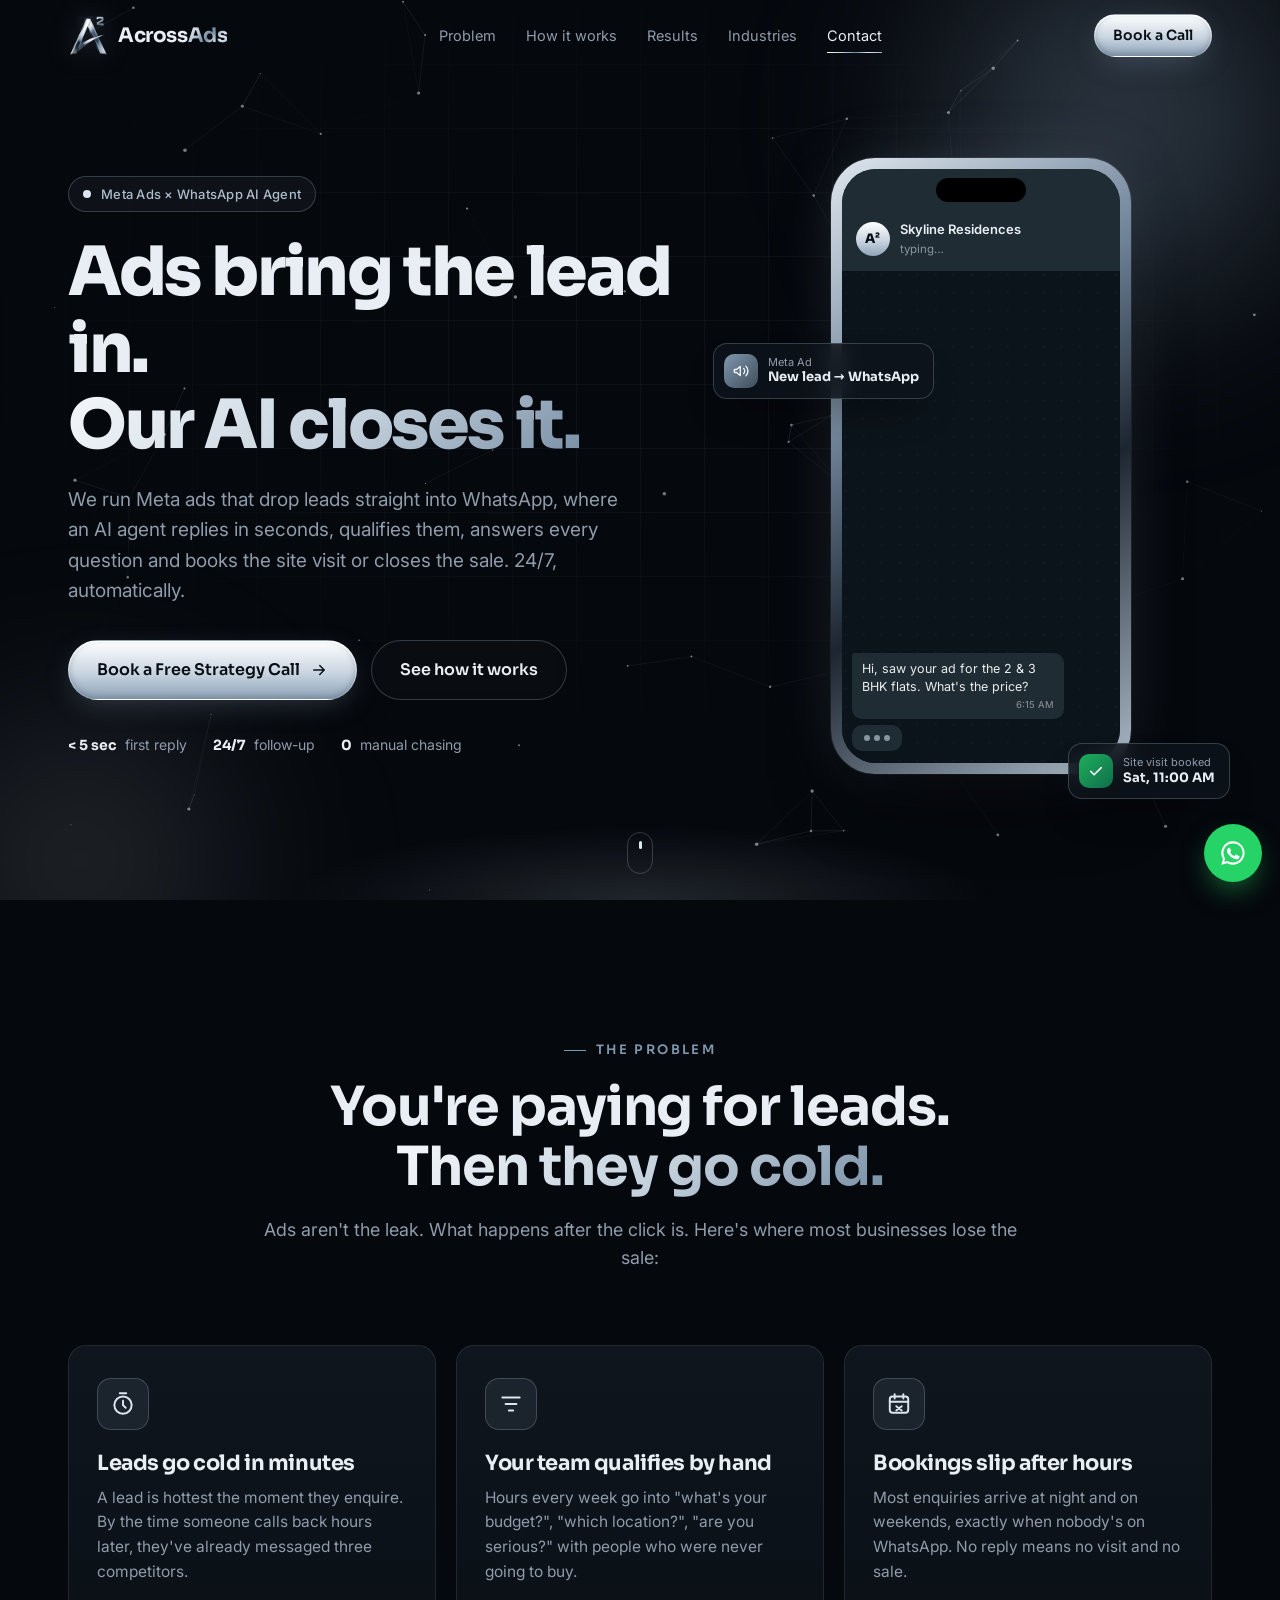
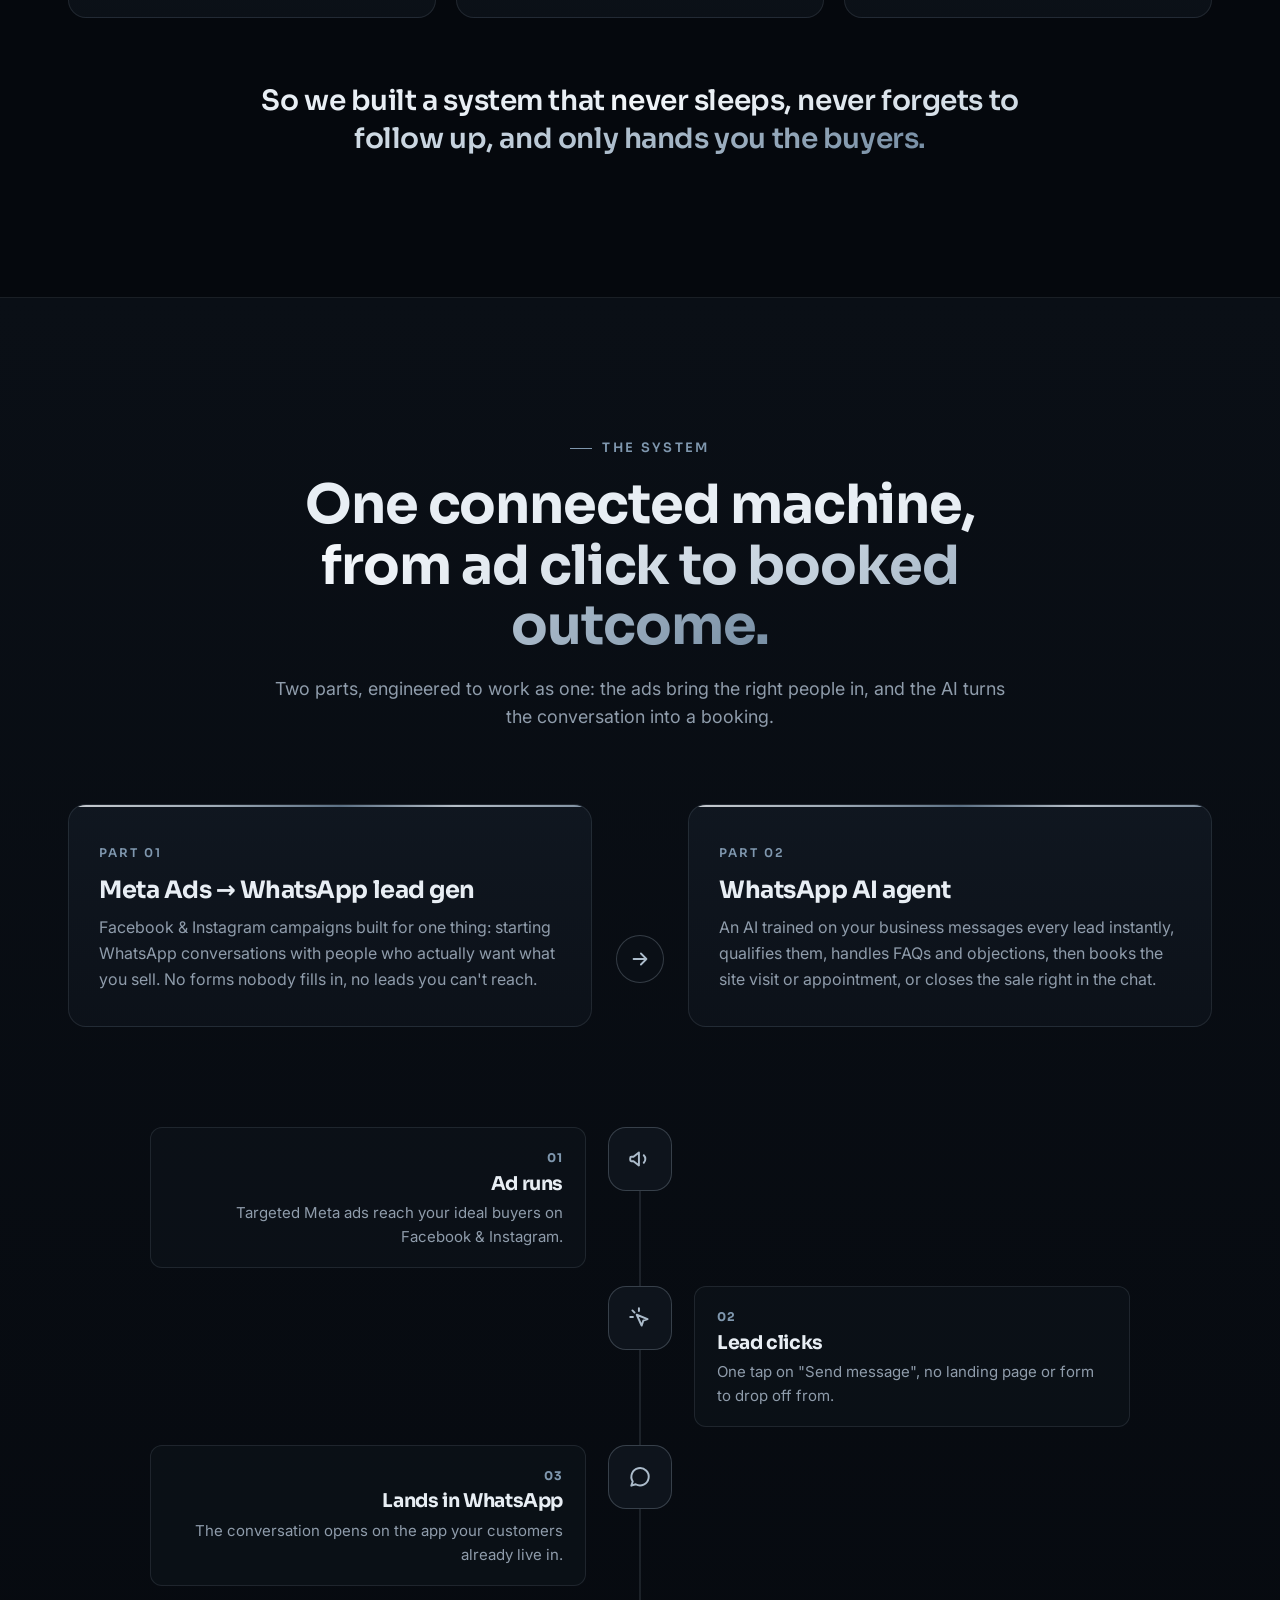
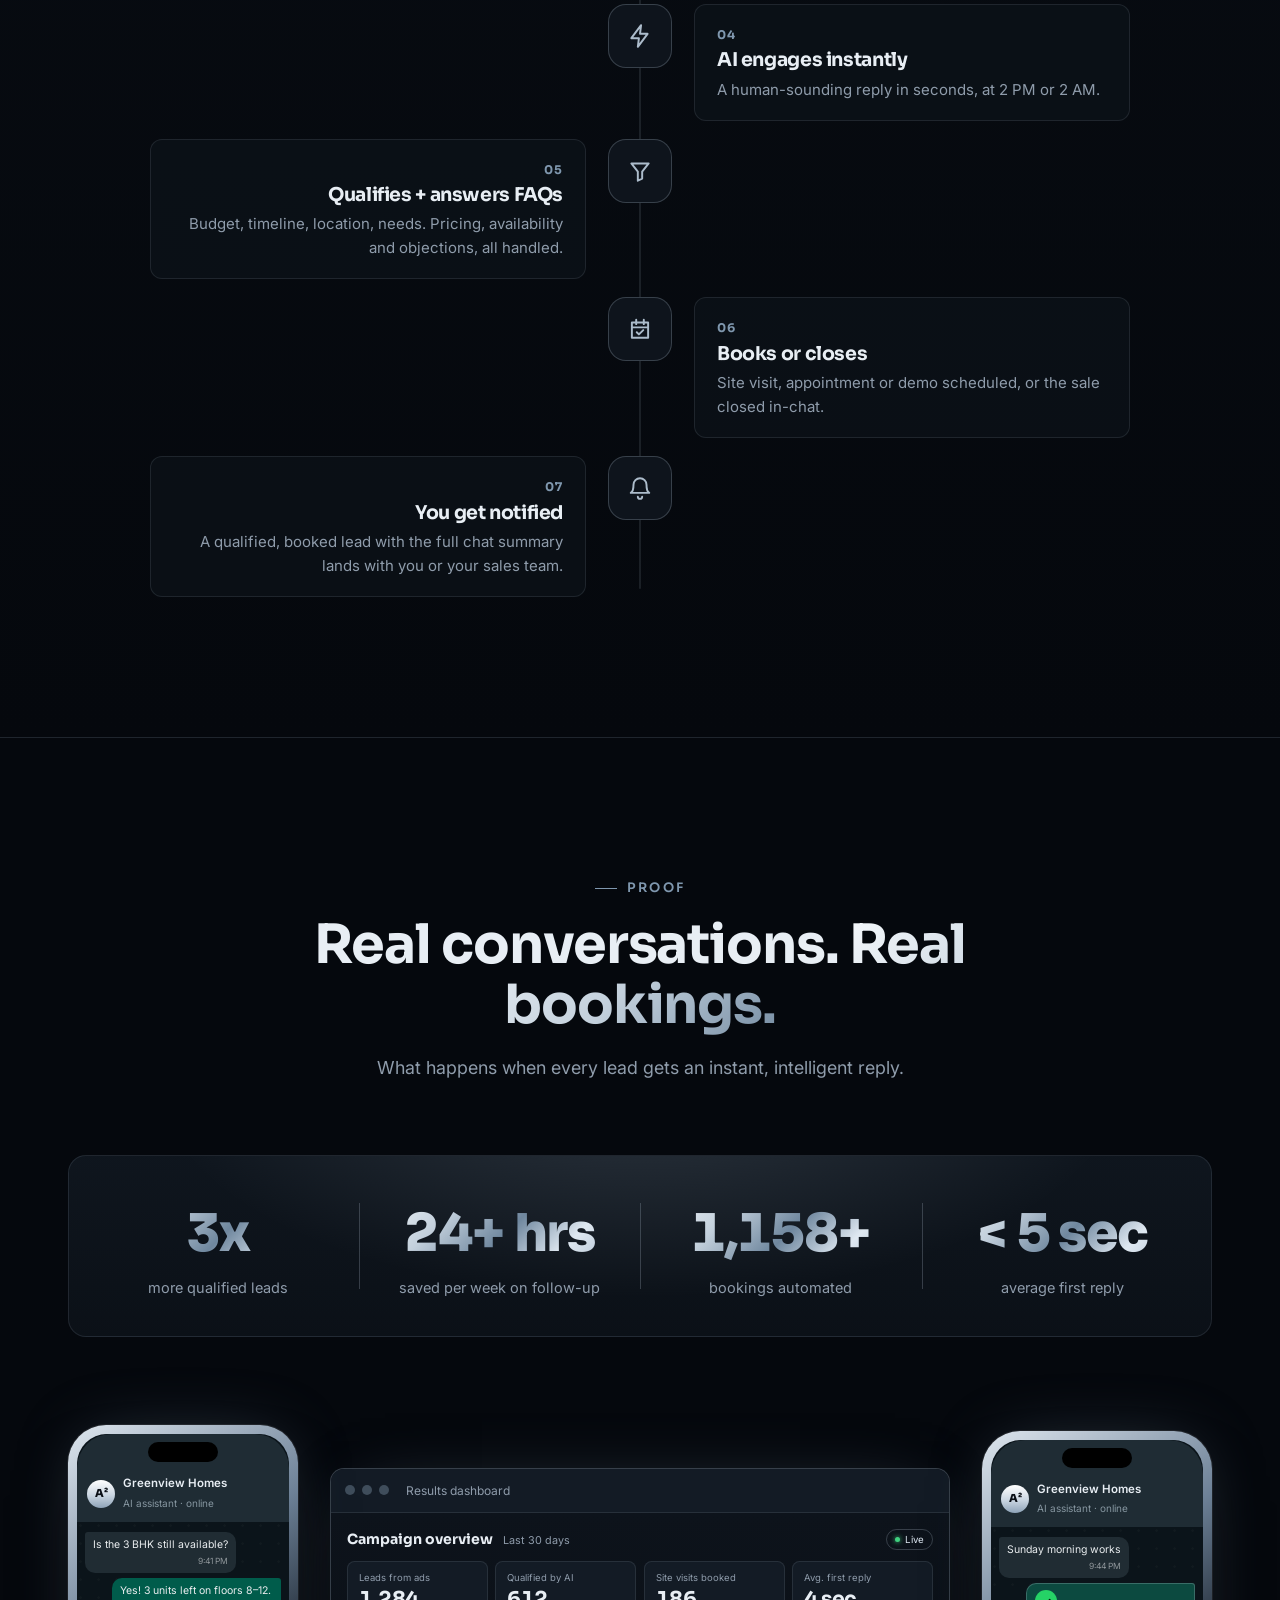
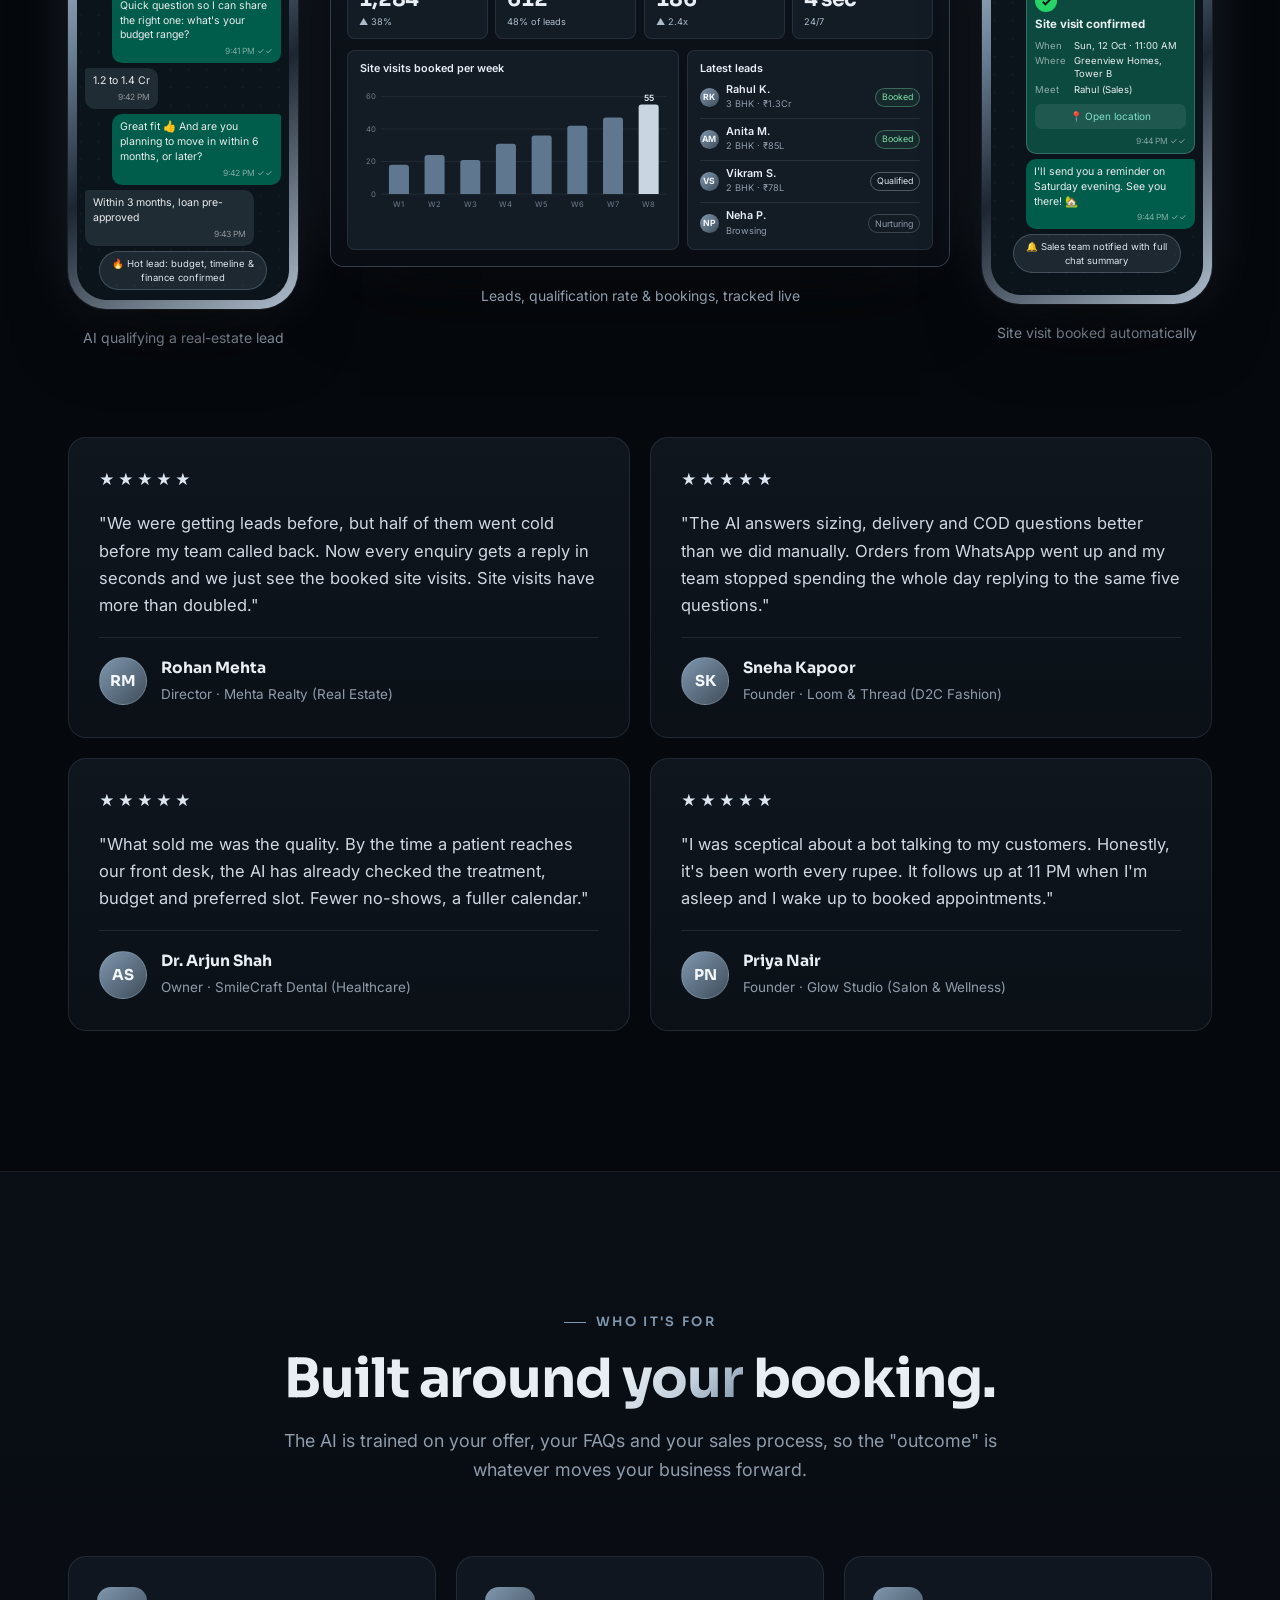
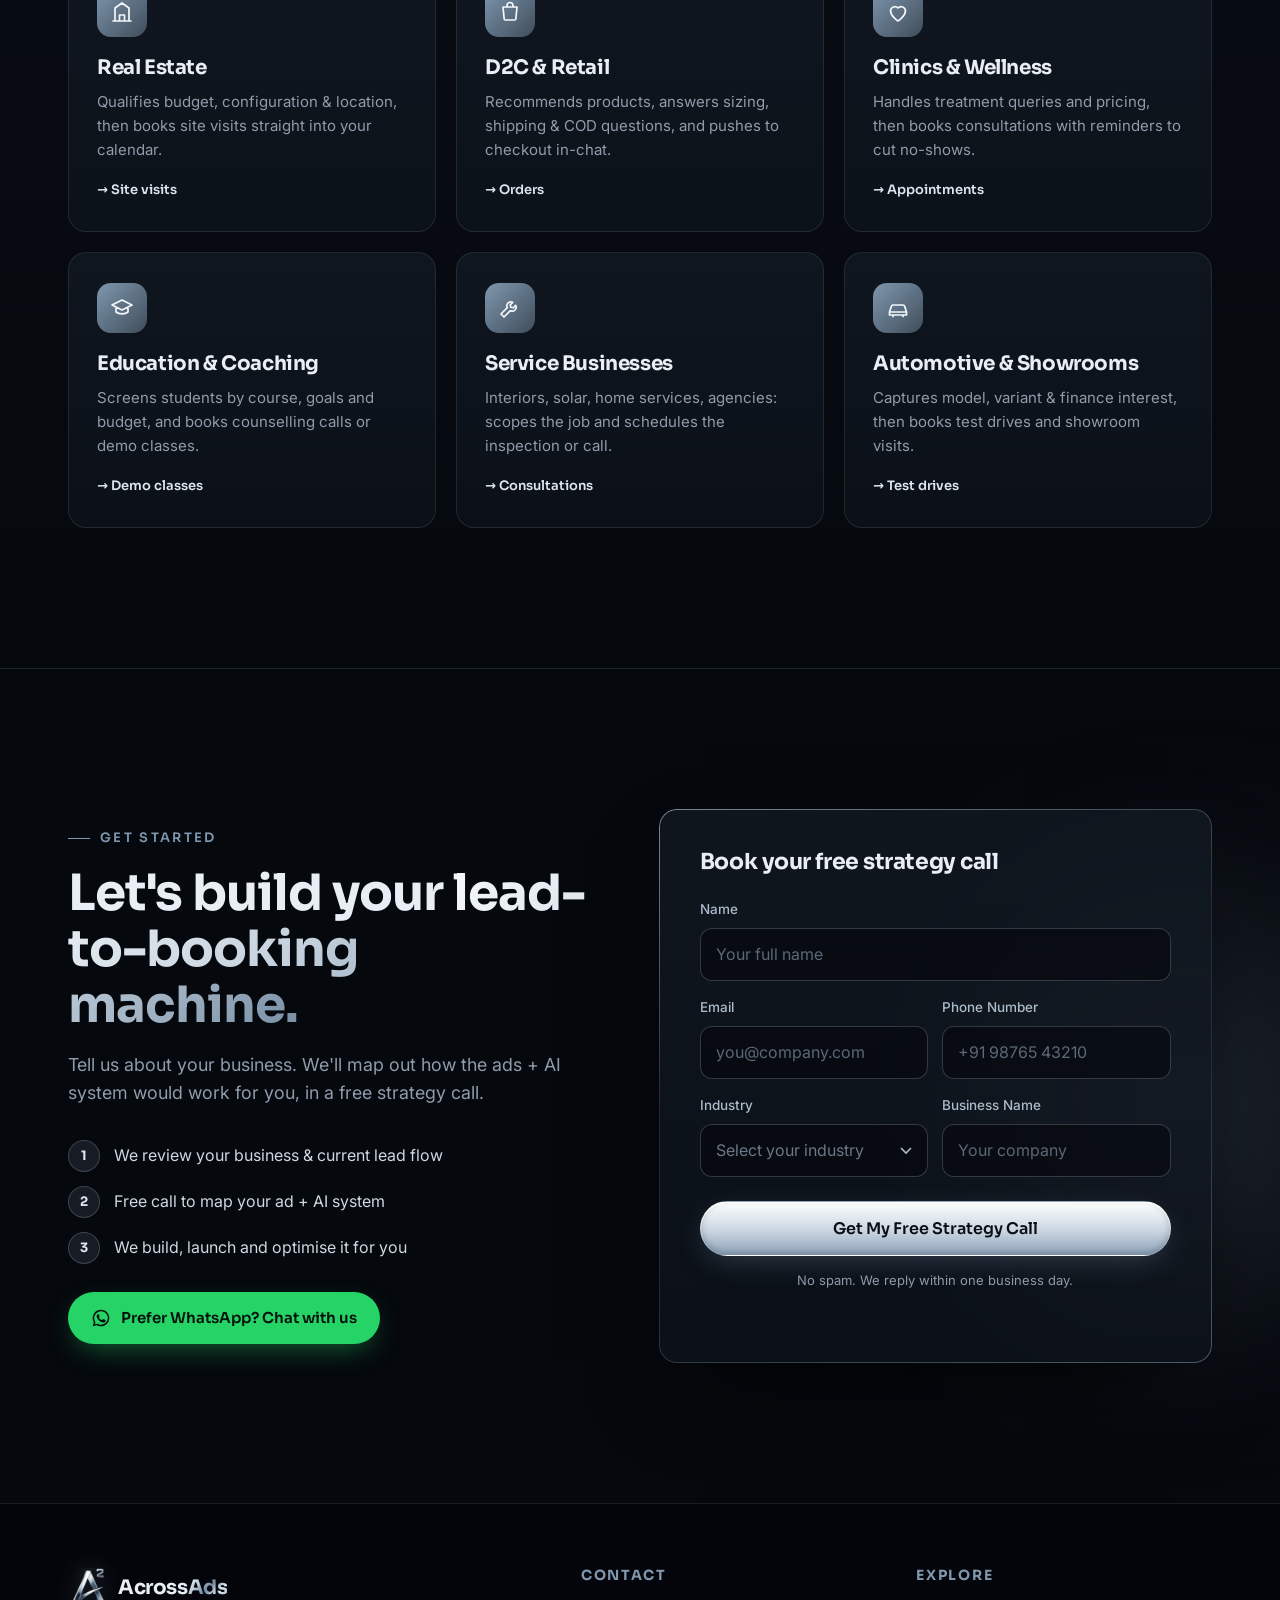
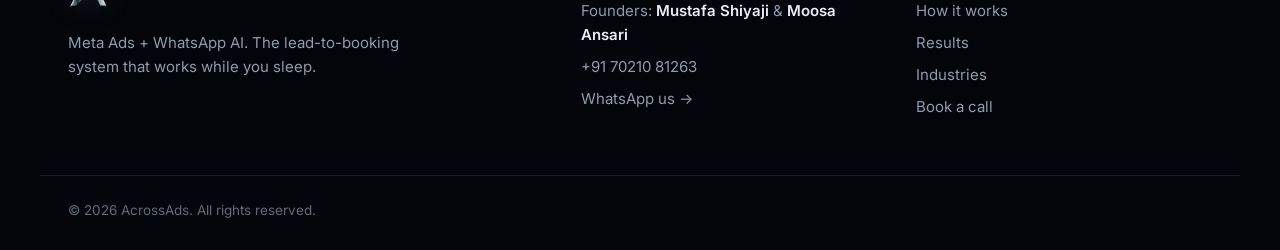
==== commit 781fab5d: "Fill proof section with built-in mockups; add co-founder Moosa Ansari Replace the empty screenshot p" ====
--- a/index.html
+++ b/index.html
@@ -268,18 +268,29 @@
         </div>
 
         <!-- SCREENSHOT MOCKUPS
-             ✏️ EDIT: to add a real screenshot, replace the <div class="shot-placeholder">…</div>
-             inside a frame with:  <img src="assets/your-screenshot.jpg" alt="Describe it" />
+             These are built in HTML (sample data) so the section looks complete before you have real screenshots.
+             ✏️ EDIT: change the names/numbers directly below, OR replace a whole mockup
+             (the <div class="wa wa--mini">…</div> or <div class="dash">…</div> inside a frame) with:  <img src="assets/your-screenshot.jpg" alt="Describe it" />
              Phone frames suit tall WhatsApp screenshots (≈ 9:19.5). The browser frame suits dashboards (≈ 16:10). -->
         <div class="shots">
           <figure class="shot reveal">
             <div class="phone phone--sm">
               <div class="phone__notch"></div>
               <div class="phone__screen">
-                <div class="shot-placeholder">
-                  <svg viewBox="0 0 24 24" aria-hidden="true"><rect x="3" y="4" width="18" height="16" rx="2.5"/><circle cx="9" cy="10" r="2"/><path d="M21 16l-5-5-9 9"/></svg>
-                  <span>WhatsApp AI chat screenshot</span>
+                <div class="wa wa--mini">
+                <div class="wa__head">
+                  <div class="wa__avatar">A²</div>
+                  <div><b>Greenview Homes</b><small>AI assistant · online</small></div>
                 </div>
+                <div class="wa__body">
+                  <div class="msg msg--in">Is the 3 BHK still available?<small>9:41 PM</small></div>
+                  <div class="msg msg--out">Yes! 3 units left on floors 8–12. Quick question so I can share the right one: what's your budget range?<small>9:41 PM ✓✓</small></div>
+                  <div class="msg msg--in">1.2 to 1.4 Cr<small>9:42 PM</small></div>
+                  <div class="msg msg--out">Great fit 👍 And are you planning to move in within 6 months, or later?<small>9:42 PM ✓✓</small></div>
+                  <div class="msg msg--in">Within 3 months, loan pre-approved<small>9:43 PM</small></div>
+                  <div class="msg msg--tag">🔥 Hot lead: budget, timeline &amp; finance confirmed</div>
+                </div>
+              </div>
               </div>
             </div>
             <figcaption>AI qualifying a real-estate lead</figcaption>
@@ -289,9 +300,32 @@
             <div class="browser">
               <div class="browser__bar"><i></i><i></i><i></i><span>Results dashboard</span></div>
               <div class="browser__screen">
-                <div class="shot-placeholder">
-                  <svg viewBox="0 0 24 24" aria-hidden="true"><path d="M4 20V10M10 20V4M16 20v-7M22 20H2"/></svg>
-                  <span>Results dashboard screenshot</span>
+                <div class="dash">
+                  <div class="dash__top">
+                    <div><b>Campaign overview</b><span>Last 30 days</span></div>
+                    <span class="dash__live"><i></i>Live</span>
+                  </div>
+                  <div class="dash__kpis">
+                    <div class="kpi"><span>Leads from ads</span><b>1,284</b><em>▲ 38%</em></div>
+                    <div class="kpi"><span>Qualified by AI</span><b>612</b><em>48% of leads</em></div>
+                    <div class="kpi"><span>Site visits booked</span><b>186</b><em>▲ 2.4x</em></div>
+                    <div class="kpi"><span>Avg. first reply</span><b>4 sec</b><em>24/7</em></div>
+                  </div>
+                  <div class="dash__main">
+                    <div class="dash__panel">
+                      <p class="dash__h">Site visits booked per week</p>
+                      <svg class="dash__svg" viewBox="0 0 320 132" role="img" aria-label="Site visits booked per week, rising from 18 in week 1 to 55 in week 8"><line x1="22" x2="320" y1="116.0" y2="116.0" class="g"/><text x="17" y="119.0" text-anchor="end">0</text><line x1="22" x2="320" y1="82.0" y2="82.0" class="g"/><text x="17" y="85.0" text-anchor="end">20</text><line x1="22" x2="320" y1="48.0" y2="48.0" class="g"/><text x="17" y="51.0" text-anchor="end">40</text><line x1="22" x2="320" y1="14.0" y2="14.0" class="g"/><text x="17" y="17.0" text-anchor="end">60</text><path d="M30.2,116.0V88.4Q30.2,85.4 33.2,85.4H48.1Q51.1,85.4 51.1,88.4V116.0Z" class="b"><title>W1: 18 site visits booked</title></path><text x="40.6" y="129" text-anchor="middle">W1</text><path d="M67.4,116.0V78.2Q67.4,75.2 70.4,75.2H85.3Q88.3,75.2 88.3,78.2V116.0Z" class="b"><title>W2: 24 site visits booked</title></path><text x="77.9" y="129" text-anchor="middle">W2</text><path d="M104.7,116.0V83.3Q104.7,80.3 107.7,80.3H122.6Q125.6,80.3 125.6,83.3V116.0Z" class="b"><title>W3: 21 site visits booked</title></path><text x="115.1" y="129" text-anchor="middle">W3</text><path d="M141.9,116.0V66.3Q141.9,63.3 144.9,63.3H159.8Q162.8,63.3 162.8,66.3V116.0Z" class="b"><title>W4: 31 site visits booked</title></path><text x="152.4" y="129" text-anchor="middle">W4</text><path d="M179.2,116.0V57.8Q179.2,54.8 182.2,54.8H197.1Q200.1,54.8 200.1,57.8V116.0Z" class="b"><title>W5: 36 site visits booked</title></path><text x="189.6" y="129" text-anchor="middle">W5</text><path d="M216.4,116.0V47.6Q216.4,44.6 219.4,44.6H234.3Q237.3,44.6 237.3,47.6V116.0Z" class="b"><title>W6: 42 site visits booked</title></path><text x="226.9" y="129" text-anchor="middle">W6</text><path d="M253.7,116.0V39.1Q253.7,36.1 256.7,36.1H271.6Q274.6,36.1 274.6,39.1V116.0Z" class="b"><title>W7: 47 site visits booked</title></path><text x="264.1" y="129" text-anchor="middle">W7</text><path d="M290.9,116.0V25.5Q290.9,22.5 293.9,22.5H308.8Q311.8,22.5 311.8,25.5V116.0Z" class="b b--hi"><title>W8: 55 site visits booked</title></path><text x="301.4" y="129" text-anchor="middle">W8</text><text x="301.4" y="18.5" text-anchor="middle" class="v">55</text></svg>
+                    </div>
+                    <div class="dash__panel">
+                      <p class="dash__h">Latest leads</p>
+                      <ul class="dash__leads">
+                        <li><span class="av">RK</span><div><b>Rahul K.</b><small>3 BHK · ₹1.3Cr</small></div><em class="st st--ok">Booked</em></li>
+                        <li><span class="av">AM</span><div><b>Anita M.</b><small>2 BHK · ₹85L</small></div><em class="st st--ok">Booked</em></li>
+                        <li><span class="av">VS</span><div><b>Vikram S.</b><small>2 BHK · ₹78L</small></div><em class="st st--q">Qualified</em></li>
+                        <li><span class="av">NP</span><div><b>Neha P.</b><small>Browsing</small></div><em class="st">Nurturing</em></li>
+                      </ul>
+                    </div>
+                  </div>
                 </div>
               </div>
             </div>
@@ -302,10 +336,28 @@
             <div class="phone phone--sm">
               <div class="phone__notch"></div>
               <div class="phone__screen">
-                <div class="shot-placeholder">
-                  <svg viewBox="0 0 24 24" aria-hidden="true"><rect x="3" y="4" width="18" height="16" rx="2.5"/><circle cx="9" cy="10" r="2"/><path d="M21 16l-5-5-9 9"/></svg>
-                  <span>Booking confirmation screenshot</span>
+                <div class="wa wa--mini">
+                <div class="wa__head">
+                  <div class="wa__avatar">A²</div>
+                  <div><b>Greenview Homes</b><small>AI assistant · online</small></div>
                 </div>
+                <div class="wa__body">
+                  <div class="msg msg--in">Sunday morning works<small>9:44 PM</small></div>
+                  <div class="msg msg--out booking">
+                    <span class="booking__ok">✓</span>
+                    <b>Site visit confirmed</b>
+                    <dl>
+                      <dt>When</dt><dd>Sun, 12 Oct · 11:00 AM</dd>
+                      <dt>Where</dt><dd>Greenview Homes, Tower B</dd>
+                      <dt>Meet</dt><dd>Rahul (Sales)</dd>
+                    </dl>
+                    <span class="booking__btn">📍 Open location</span>
+                    <small>9:44 PM ✓✓</small>
+                  </div>
+                  <div class="msg msg--out">I'll send you a reminder on Saturday evening. See you there! 🏡<small>9:44 PM ✓✓</small></div>
+                  <div class="msg msg--tag">🔔 Sales team notified with full chat summary</div>
+                </div>
+              </div>
               </div>
             </div>
             <figcaption>Site visit booked automatically</figcaption>
@@ -515,7 +567,7 @@
 
       <div class="footer__col">
         <h4>Contact</h4>
-        <p>Founder: <b>Mustafa Shiyaji</b></p>
+        <p>Founders: <b>Mustafa Shiyaji</b> &amp; <b>Moosa Ansari</b></p>
         <p><a href="tel:+917021081263">+91 70210 81263</a></p>
         <p><a href="https://wa.me/917021081263" target="_blank" rel="noopener">WhatsApp us →</a></p>
       </div>
--- a/styles.css
+++ b/styles.css
@@ -424,6 +424,69 @@
   .shot--wide { order: 0; }
 }
 
+/* ---------- Proof mockups (HTML stand-ins for screenshots) ---------- */
+/* Mini WhatsApp chats inside the small phones */
+.wa--mini .wa__head { padding: 40px 10px 9px; gap: 8px; }
+.wa--mini .wa__avatar { width: 28px; height: 28px; font-size: 11px; }
+.wa--mini .wa__head b { font-size: 11.5px; }
+.wa--mini .wa__head small { font-size: 10px; }
+.wa--mini .wa__body { padding: 10px 8px; gap: 5px; justify-content: flex-start; }
+.wa--mini .msg { font-size: 10.5px; padding: 6px 8px 6px; max-width: 86%; animation: none; }
+.wa--mini .msg small { font-size: 8.5px; }
+.msg--tag {
+  align-self: center; max-width: 100%; text-align: center;
+  font-size: 9.5px !important; color: var(--chrome); padding: 5px 9px !important;
+  border-radius: 999px; background: rgba(127,151,174,.16); border: 1px solid var(--line-strong);
+}
+.booking { display: flex; flex-direction: column; gap: 4px; min-width: 82%; background: #0c4a40 !important; border: 1px solid rgba(220,230,240,.22); }
+.booking__ok { width: 22px; height: 22px; border-radius: 50%; display: grid; place-items: center; background: var(--wa); color: #04120a; font-weight: 800; font-size: 12px; }
+.booking b { font-size: 11.5px; }
+.booking dl { display: grid; grid-template-columns: auto 1fr; gap: 2px 8px; margin: 2px 0 0; font-size: 9.5px; }
+.booking dt { color: rgba(233,237,239,.6); }
+.booking dd { margin: 0; }
+.booking__btn { margin-top: 4px; text-align: center; padding: 5px; border-radius: 7px; background: rgba(255,255,255,.08); font-size: 10px; color: #7fe0c8; }
+
+/* Results dashboard (sized in container units so it scales like an image) */
+.browser__screen:has(.dash) { aspect-ratio: auto; container-type: inline-size; }
+.dash {
+  --u: clamp(5.4px, 1cqw, 9px);
+  font-size: calc(var(--u) * 1.75);
+  padding: calc(var(--u) * 2.6);
+  display: flex; flex-direction: column; gap: calc(var(--u) * 1.8);
+  background: linear-gradient(180deg, #0d131b, #090d13);
+  line-height: 1.35;
+}
+.dash__top { display: flex; justify-content: space-between; align-items: center; }
+.dash__top b { font-family: var(--font-display); font-size: 1.3em; margin-right: .7em; }
+.dash__top span { color: var(--muted); }
+.dash__live { display: inline-flex; align-items: center; gap: .5em; padding: .3em .8em; border-radius: 999px; border: 1px solid var(--line-strong); color: var(--chrome) !important; font-size: .9em; }
+.dash__live i { width: .55em; height: .55em; border-radius: 50%; background: #3fd17f; box-shadow: 0 0 .6em #3fd17f; }
+.dash__kpis { display: grid; grid-template-columns: repeat(4, 1fr); gap: calc(var(--u) * 1.2); }
+.kpi { padding: .9em 1em; border-radius: .7em; background: var(--surface-2); border: 1px solid var(--line); display: flex; flex-direction: column; gap: .15em; min-width: 0; }
+.kpi span { color: var(--muted); font-size: .88em; white-space: nowrap; overflow: hidden; text-overflow: ellipsis; }
+.kpi b { font-family: var(--font-display); font-size: 1.9em; letter-spacing: -0.02em; color: var(--text); font-variant-numeric: tabular-nums; }
+.kpi em { font-style: normal; font-size: .85em; color: var(--steel-lt); }
+.dash__main { display: grid; grid-template-columns: 1.35fr 1fr; gap: calc(var(--u) * 1.2); }
+.dash__panel { padding: 1em 1.1em; border-radius: .7em; background: var(--surface-2); border: 1px solid var(--line); min-width: 0; }
+.dash__h { font-weight: 600; margin-bottom: .6em; color: var(--text); }
+.dash__svg { width: 100%; height: auto; display: block; overflow: visible; }
+.dash__svg .g { stroke: rgba(172,188,203,.1); stroke-width: 1; }
+.dash__svg text { fill: #6f7d8c; font-size: 8px; font-family: var(--font-body); }
+.dash__svg text.v { fill: var(--text); font-weight: 600; font-size: 9px; }
+.dash__svg .b { fill: #5f7890; transition: fill .2s; }
+.dash__svg .b--hi { fill: #c9d6e2; }
+.dash__svg .b:hover { fill: #dce6f0; }
+.dash__leads { list-style: none; margin: 0; padding: 0; display: grid; gap: .55em; }
+.dash__leads li { display: flex; align-items: center; gap: .7em; padding-bottom: .55em; border-bottom: 1px solid var(--line); }
+.dash__leads li:last-child { border-bottom: 0; padding-bottom: 0; }
+.dash__leads .av { width: 2.2em; height: 2.2em; flex: none; border-radius: 50%; display: grid; place-items: center; background: var(--grad-steel); color: var(--chrome-hi); font-size: .8em; font-weight: 700; }
+.dash__leads div { flex: 1; min-width: 0; }
+.dash__leads b { display: block; font-weight: 600; }
+.dash__leads small { color: var(--muted); font-size: .85em; }
+.st { font-style: normal; font-size: .82em; padding: .25em .7em; border-radius: 999px; border: 1px solid var(--line-strong); color: var(--muted); white-space: nowrap; }
+.st--ok { color: #7fe0a8; border-color: rgba(127,224,168,.35); background: rgba(63,209,127,.08); }
+.st--q { color: var(--chrome); border-color: rgba(220,230,240,.3); }
+
 /* Testimonials */
 .testimonials { display: grid; grid-template-columns: repeat(2, 1fr); gap: 20px; }
 .t-card { margin: 0; padding: 30px; display: flex; flex-direction: column; gap: 18px; transition: transform .35s var(--ease), border-color .35s; }
@@ -532,3 +595,10 @@
   html { scroll-behavior: auto; }
   .reveal { opacity: 1; transform: none; }
 }
+
+/* Dashboard mockup on narrow screens: 2×2 KPIs, chart and leads stacked */
+@container (max-width: 560px) {
+  .dash { --u: 6.5px; }
+  .dash__kpis { grid-template-columns: 1fr 1fr; }
+  .dash__main { grid-template-columns: 1fr; }
+}
